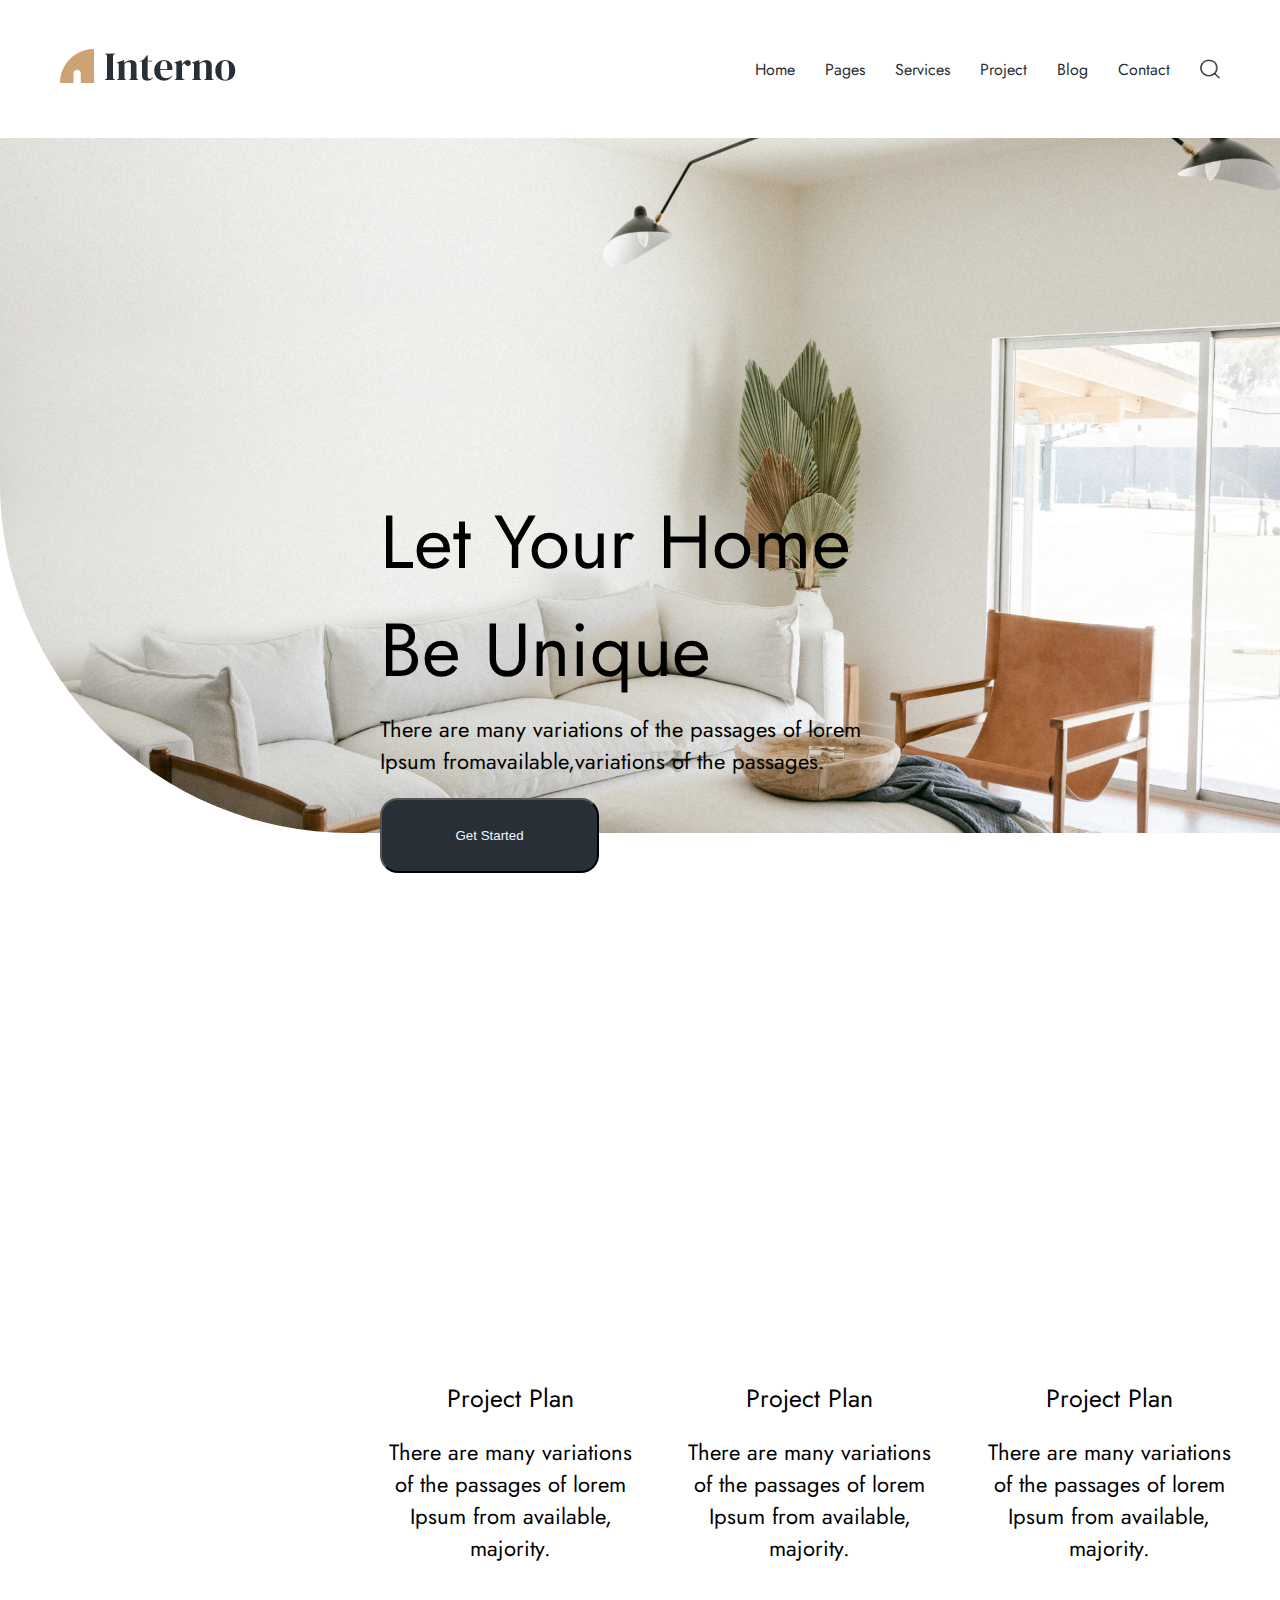
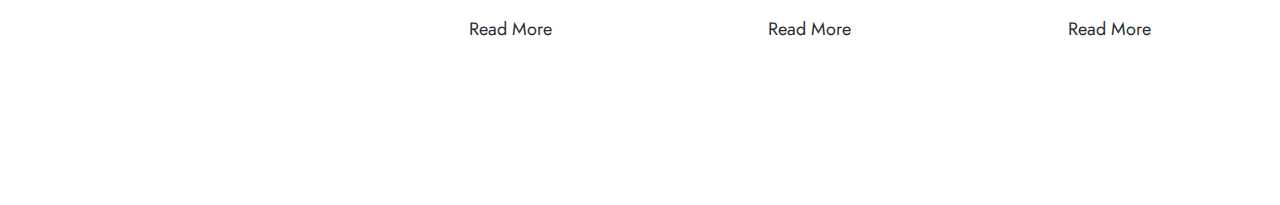
==== index.html @ bcc89c89 "g" ====
<!DOCTYPE html>
<html lang="en">

<head>
  <meta charset="UTF-8">
  <meta name="viewport" content="width=device-width, initial-scale=1.0">
  <title>Header Example</title>
  <link rel="preconnect" href="https://fonts.googleapis.com">
  <link rel="preconnect" href="https://fonts.gstatic.com" crossorigin>
  <link href="https://fonts.googleapis.com/css2?family=Jost:wght@100..900&display=swap" rel="stylesheet">
  <link rel="stylesheet" href="style.css"> <!-- Убедитесь, что путь правильный -->
</head>

<body>
  <header>
    <div class="header-wrapper">
      <div class="logo">
        <img src="img/logo.png" alt="logo" class="logo-img">
      </div>
      <nav>
        <a href="#" class="a-header">Home</a>
        <a href="#" class="a-header">Pages</a>
        <a href="#" class="a-header">Services</a>
        <a href="#" class="a-header">Project</a>
        <a href="#" class="a-header">Blog</a>
        <a href="#" class="a-header">Contact</a>
        <img src="img/lupa.png" alt="search" class="lupa">
      </nav>
    </div>
  </header>
  <main>
    <div class="intro">
      <div class="intro-wrapper">
        <img src="img/intro.png" alt="#" class="intro-img">
      </div>
      <div class="intro-info">
        <h1 class="intro-h1">Let Your Home
          Be Unique</h1>
        <p class="intro-p">There are many variations of the passages of lorem Ipsum fromavailable,variations of the
          passages.</p>
        <button class="but-intro">Get Started</button>
      </div>
    </div>
    <div class="info">
      <div class="info-wrapper">
        <div class="info-block">
          <h1 class="info-h1">Project Plan</h1>
          <p class="info-p">There are many variations of the passages of lorem Ipsum from
            available, majority.</p>
          <a href="#" class="info-a">Read More</a>
        </div>
        <div class="info-block">
          <h1 class="info-h1">Project Plan</h1>
          <p class="info-p">There are many variations of the passages of lorem Ipsum from
            available, majority.</p>
          <a href="#" class="info-a">Read More</a>
        </div>
        <div class="info-block">
          <h1 class="info-h1">Project Plan</h1>
          <p class="info-p">There are many variations of the passages of lorem Ipsum from
            available, majority.</p>
          <a href="#" class="info-a">Read More</a>
        </div>
      </div>
    </div>
  </main>
</body>

</html>
---- style.css ----
* {
  margin: 0;
  padding: 0;
  box-sizing: border-box;
}

a{
  text-decoration:none;
}

body {
  font-family: "Jost", sans-serif;
}

header {
  width: 100%;
}

.header-wrapper {
  max-width: 1200px; 
  height: 138px; 
  display: flex;
  justify-content: space-between;
  align-items: center;
  margin: 0 auto; 
  padding: 0 20px; 
}

.logo-img {
  width: 177px; 
  height: auto; 
}

nav {
  display: flex;
  align-items: center;
}

nav a {
  text-decoration: none;
  color: #292F36;
  margin: 0 15px;
}

nav a:hover {
  text-decoration: underline;
}

.lupa {
  width: 20px; 
  height: 20px;
  margin-left: 15px;
}

.intro {
  position: relative;
  width: 100%;
  height: 1042px;
}

.intro-wrapper {
  position: relative;
}


.intro-info {
  position: absolute; 
  top: 330px; 
  left: 360px; 
  width: 567px;
  height: 383px;
  background-color: transparent; 
  padding: 20px; 
  border-radius: 10px; 

}

.intro-h1 {
  font-weight: 400;
  font-size: 75px;
}

.intro-p {
  margin-top: 9px;
  font-weight: 400;
  font-size: 22px;
}

.but-intro {
  margin-top: 21px;
  width: 219.14px;
  height: 75px;
  border-radius: 18px;
  background-color: #292F36;
  color: aliceblue;
}

.intro-img {
  width: 100%; 
  height: auto;
  border-bottom-left-radius: 350px; 
}


.info-wrapper{
  margin-top: 200px;
  margin-bottom: 200px;
  margin-left: 382px;
  display:flex;
  flex-direction:row;
}

.info-block{
  width: 358px;
  height: 225px;
  padding-right: 42px;
  text-align:center;
}

.info-h1{
  font-weight: 400;
  font-size: 25px;
}

.info-p{
  font-weight: 400;
  font-size: 22px;
  margin-top:20px;
  margin-bottom: 52px;
}

.info-a {
  font-weight: 400; /* Вес шрифта */
  font-size: 18px; /* Размер шрифта */
  margin-top: 52px; /* Отступ сверху */
  text-decoration: none; /* Убирает подчеркивание */
  color: #292F36; /* Цвет текста */
}
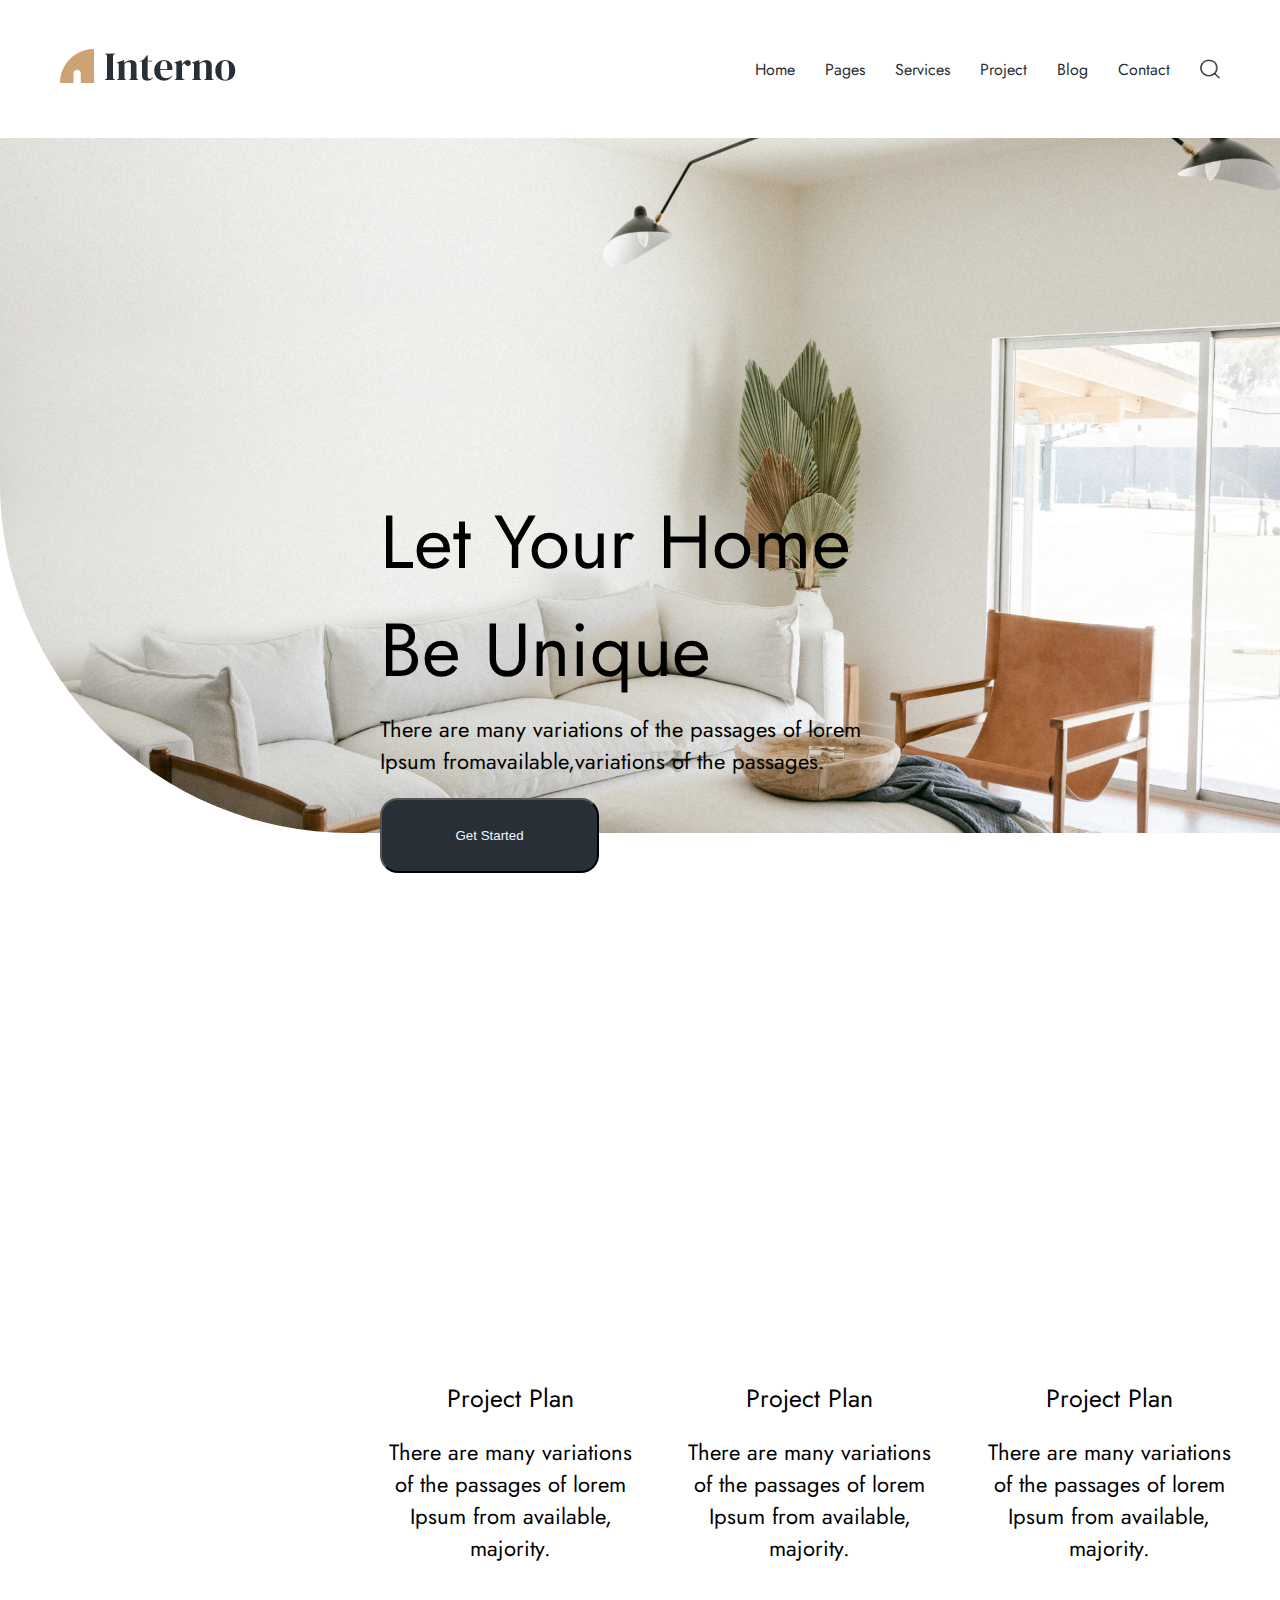
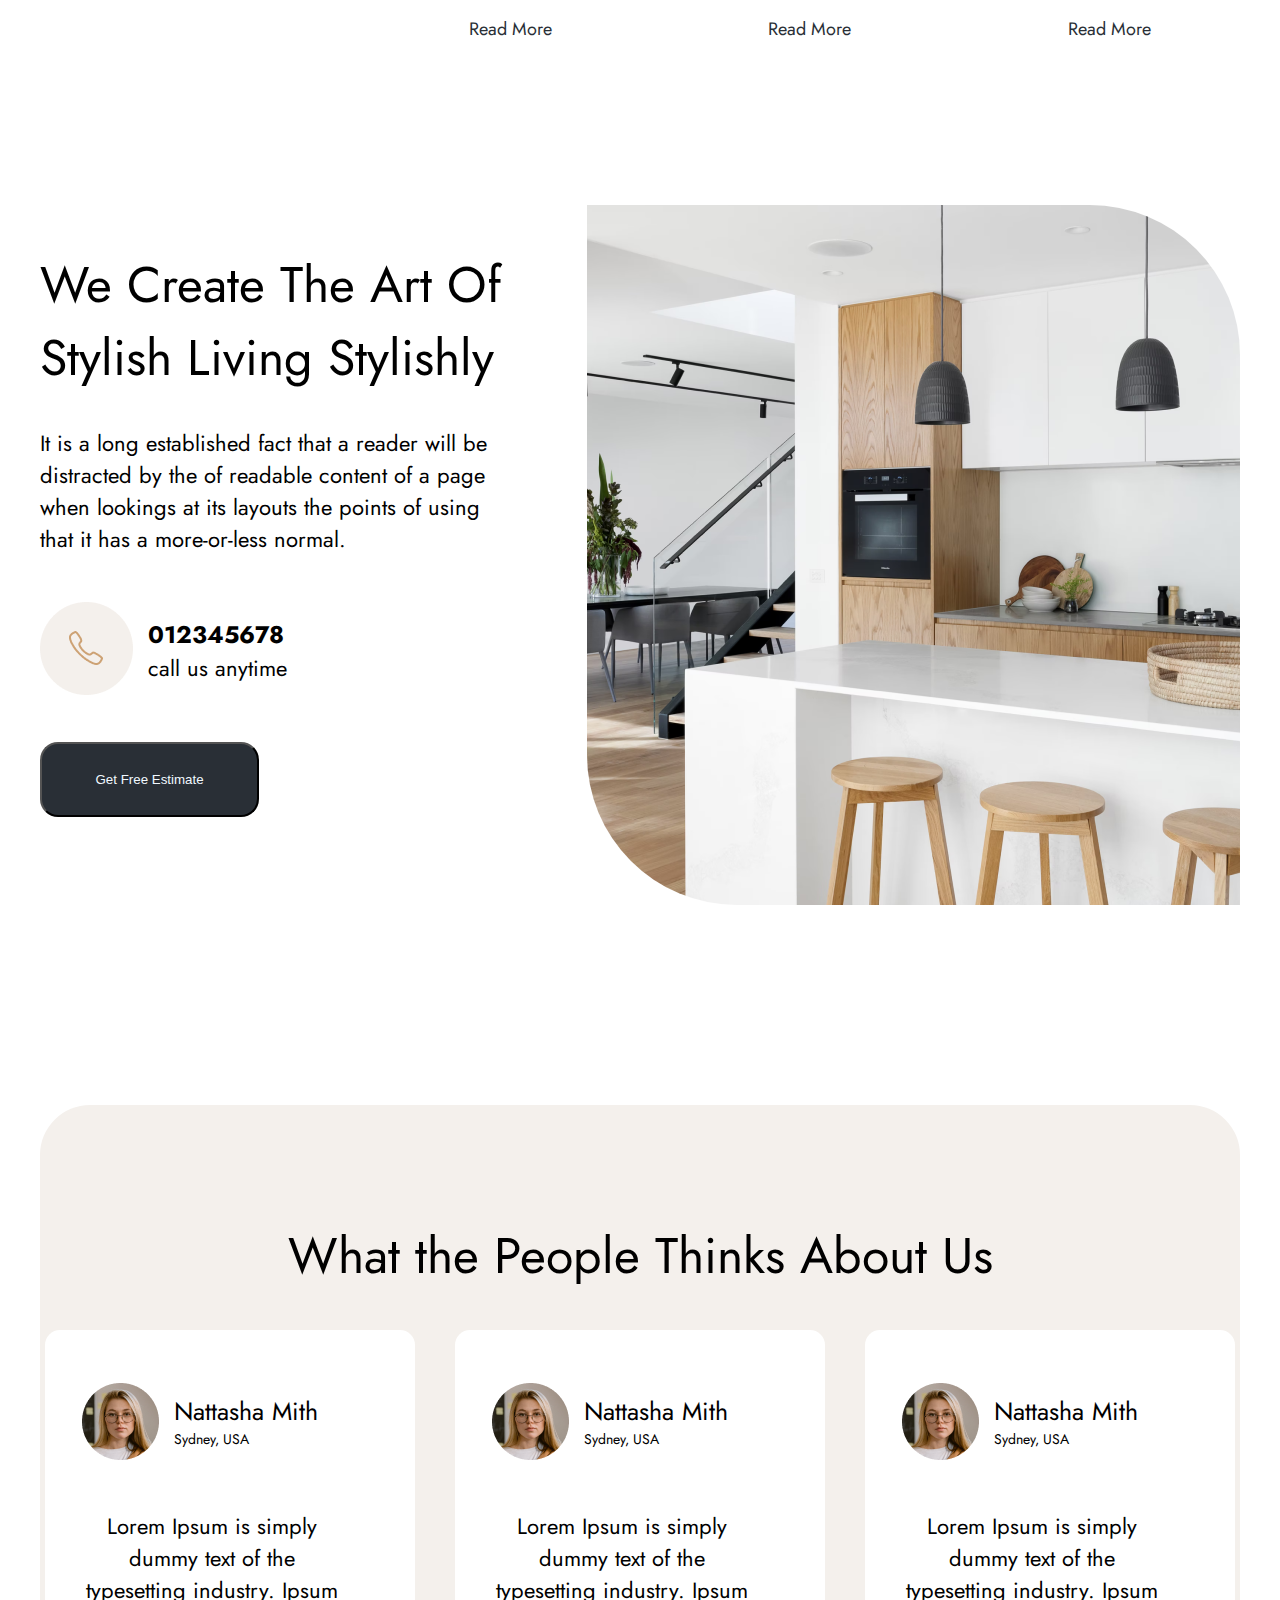
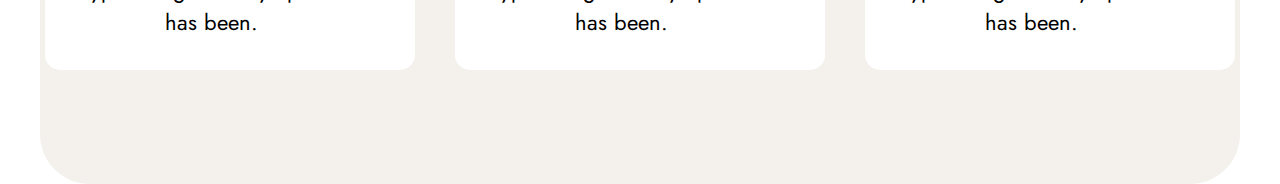
==== commit 4ca8d275: "das" ====
--- a/index.html
+++ b/index.html
@@ -63,6 +63,87 @@
         </div>
       </div>
     </div>
+
+    <div class="contact">
+      <div class="contact-wrapper">
+        <div class="contact-info">
+          <div class="con-title">
+            <h1 class="con-h1">We Create The Art
+              Of Stylish Living
+              Stylishly</h1>
+            <p class="con-p">It is a long established fact that a reader will be distracted by the of readable content
+              of
+              a page
+              when lookings at its layouts the points of using
+              that it has a more-or-less normal.</p>
+          </div>
+          <div class="con-number">
+            <div class="fakt">
+              <img src="img/phone.png" alt="phone" class="phone-img">
+            </div>
+            <div class="number-title">
+              <h1 class="num-h1">012345678</h1>
+              <h3 class="num-h3">call us anytime</h3>
+            </div>
+          </div>
+          <button class="con-but">Get Free Estimate</button>
+        </div>
+        <img src="img/contact.png" alt="photo" class="con-img">
+      </div>
+    </div>
+
+
+    <div class="review">
+      <div class="review-wrapper">
+        <h1 class="review-h1">What the People Thinks About Us</h1>
+        <div class="reviews-blocks">
+          <div class="review-block">
+            <div class="user">
+              <div class="photo-user">
+                <img src="img/user.png" alt="user" class="user-img">
+              </div>
+              <div class="info-user">
+                <h1 class="info-user-h1">Nattasha Mith</h1>
+                <h3 class="info-user-h3">Sydney, USA</h3>
+              </div>
+            </div>
+            <div class="review-title">
+              <p class="review-p">Lorem Ipsum is simply dummy text of the typesetting industry. Ipsum has been.</p>
+            </div>
+          </div>
+          <div class="review-block">
+            <div class="user">
+              <div class="photo-user">
+                <img src="img/user.png" alt="user" class="user-img">
+              </div>
+              <div class="info-user">
+                <h1 class="info-user-h1">Nattasha Mith</h1>
+                <h3 class="info-user-h3">Sydney, USA</h3>
+              </div>
+            </div>
+            <div class="review-title">
+              <p class="review-p">Lorem Ipsum is simply dummy text of the typesetting industry. Ipsum has been.</p>
+            </div>
+          </div>
+          <div class="review-block">
+            <div class="user">
+              <div class="photo-user">
+                <img src="img/user.png" alt="user" class="user-img">
+              </div>
+              <div class="info-user">
+                <h1 class="info-user-h1">Nattasha Mith</h1>
+                <h3 class="info-user-h3">Sydney, USA</h3>
+              </div>
+            </div>
+            <div class="review-title">
+              <p class="review-p">Lorem Ipsum is simply dummy text of the typesetting industry. Ipsum has been.</p>
+            </div>
+          </div>
+        </div>
+      </div>
+    </div>
+
+
   </main>
 </body>
 
--- a/style.css
+++ b/style.css
@@ -130,10 +130,190 @@
 }
 
 .info-a {
-  font-weight: 400; /* Вес шрифта */
-  font-size: 18px; /* Размер шрифта */
-  margin-top: 52px; /* Отступ сверху */
-  text-decoration: none; /* Убирает подчеркивание */
-  color: #292F36; /* Цвет текста */
-}
-
+  font-weight: 400; 
+  font-size: 18px; 
+  margin-top: 52px; 
+  text-decoration: none; 
+  color: #292F36; 
+}
+
+.contact-wrapper{
+  display:flex;
+  flex-direction:row;
+  width: 1200px;
+  height: 700px;
+}
+
+.contact-info{
+  margin-right:75px;
+  padding-top: 43px;
+  width: 472px;
+  height: 614px;
+}
+
+.con-h1{
+  font-weight: 400;
+  font-size:50px;
+}
+
+.con-title{
+  width: 472px;
+  height: 354px;
+}
+
+.con-p{
+  font-weight: 400;
+  font-size: 22px;
+  margin-top: 33px;
+}
+
+.con-number{
+  display:flex;
+  flex-direction:row;
+  width: 277px;
+  height: 93px;
+
+}
+
+.num-h1{
+  font-weight: 700;
+  font-size: 24px;
+}
+
+.num-h3{
+  font-weight: 400;
+  font-size: 22px;
+
+}
+
+.number-title{
+  width: 164px;
+  height: 64px;
+  margin-left: 15px;
+  padding-top: 14.5px;
+}
+
+.contact {
+  display: flex;
+  justify-content: center;
+  align-items: center;
+  flex-direction: column; 
+}
+
+.con-but{
+  margin-top: 47px;
+  width: 219.14px;
+  height: 75px;
+  border-radius: 18px;
+  background-color: #292F36;
+  color: aliceblue;
+}
+
+.con-img{
+  border-bottom-left-radius: 150px;
+  border-top-right-radius:150px;
+}
+
+
+.reviews-blocks{
+  display:flex;
+  flex-direction:row;
+}
+
+.review-p{
+  display:flex;
+  text-align:center;
+}
+
+.review-block{
+  padding-right:50px;
+  width: 370px;
+  height: 340px;
+  background-color: #fff;
+  border-radius:15px;
+}
+
+.photo-user{
+  width: 77px;
+  height: 77px;
+}
+
+.info-user-h1{
+  padding-top: 10px;
+  font-weight: 400;
+  font-size: 25px;
+}
+
+.info-user-h3{
+  font-weight: 400;
+  font-size: 14px;
+}
+
+.user{
+  padding-top: 53px;
+  padding-left: 37px;
+  display:flex;
+  flex-direction:row;
+}
+
+.info-user{
+    padding-left: 15px;
+}
+
+.review-title{
+  padding-top: 25px;
+  width: 296px;
+  height: 99px;
+
+}
+
+.review-p{
+  padding-left: 37px;
+  padding-top: 25px;
+  font-weight: 400;
+  font-size: 22px;
+}
+
+.review-wrapper {
+  display: flex;
+  flex-direction: column; 
+  align-items: center; 
+}
+
+.reviews-blocks {
+  display: flex;
+  flex-direction: row;
+  justify-content: center; 
+}
+
+.review-block {
+  margin-right: 40px; 
+  width: 370px;
+  height: 340px;
+  background-color: #fff;
+  border-radius: 15px;
+}
+
+.review-block:last-child {
+  margin-right: 0; 
+}
+
+.review-h1 {
+  margin-bottom: 38px; 
+  font-weight:400;
+  font-size: 50px;
+
+}
+
+.review {
+  display: flex;
+  flex-direction: column; 
+  align-items: center; 
+  justify-content: center; 
+  width: 1200px;
+  height: 679px;
+  background-color: #F4F0EC;
+  border-radius: 50px;
+  margin: 200px auto 0; 
+}
+
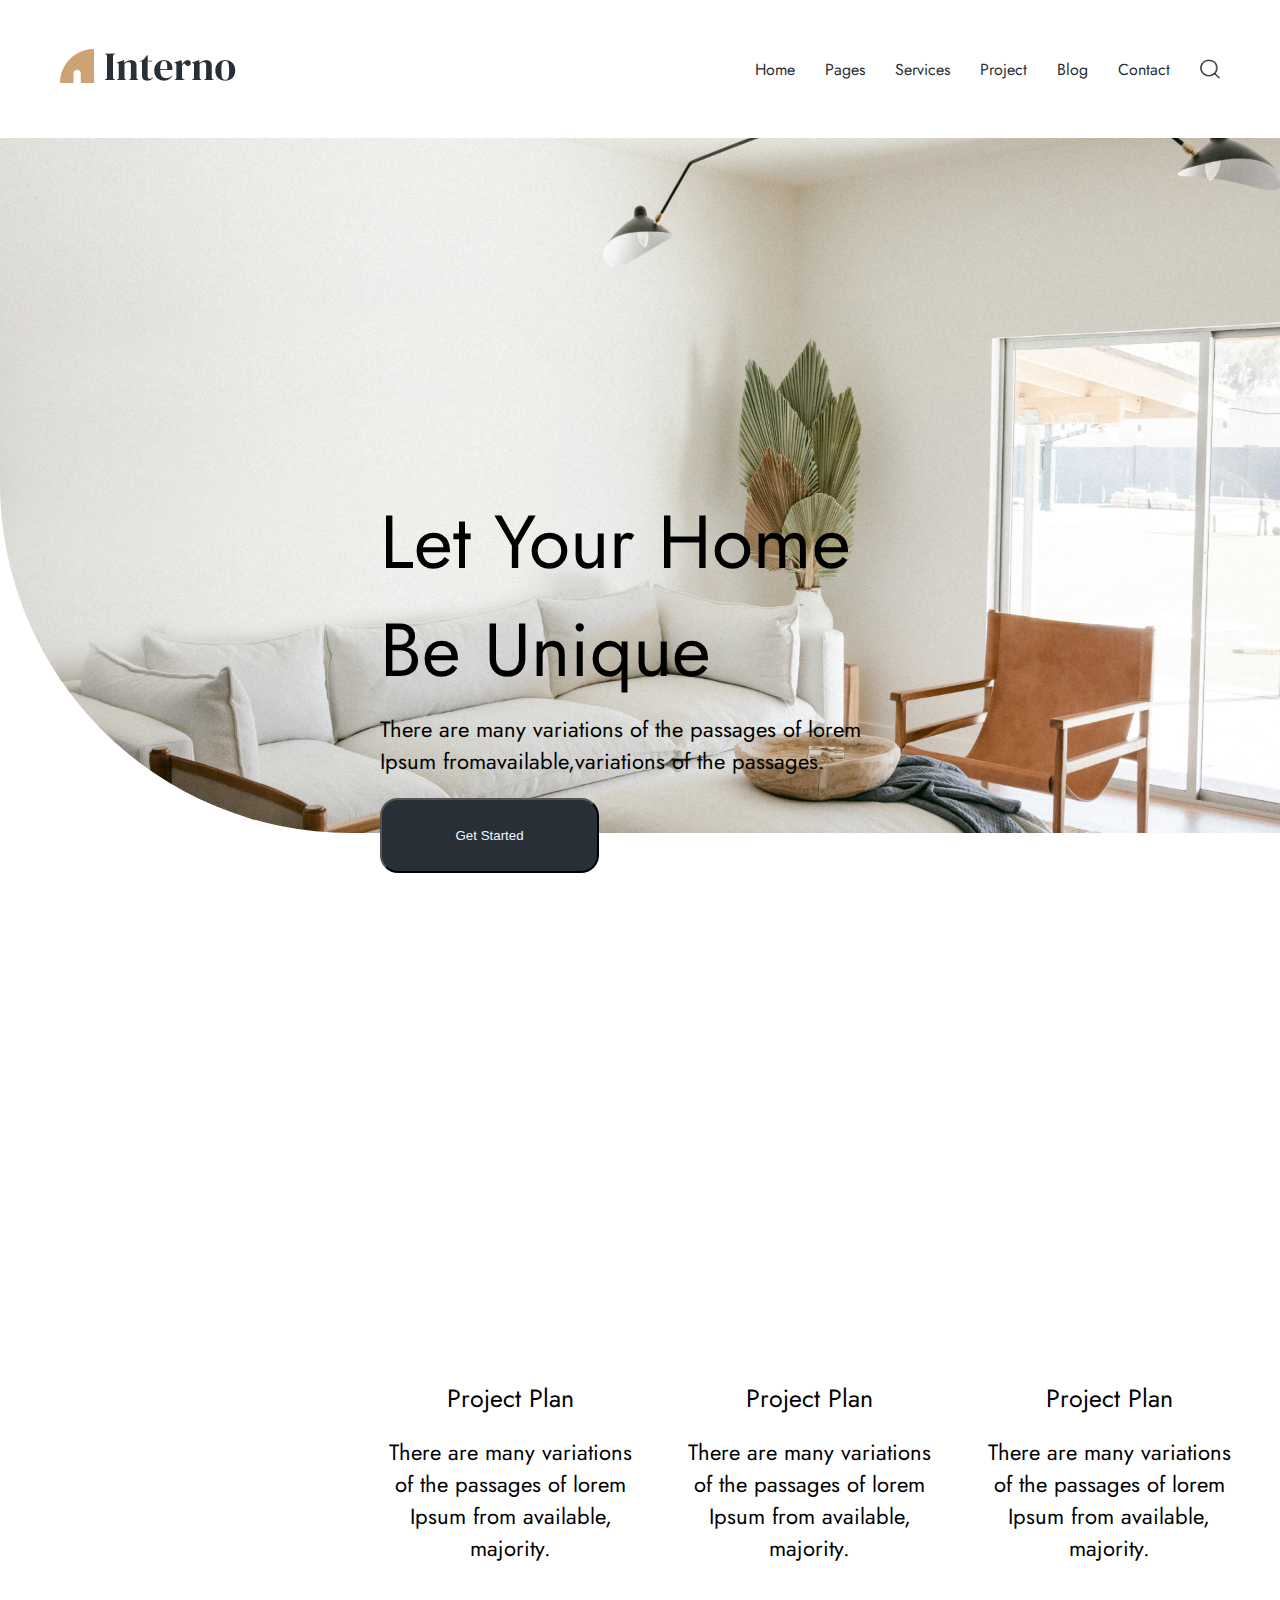
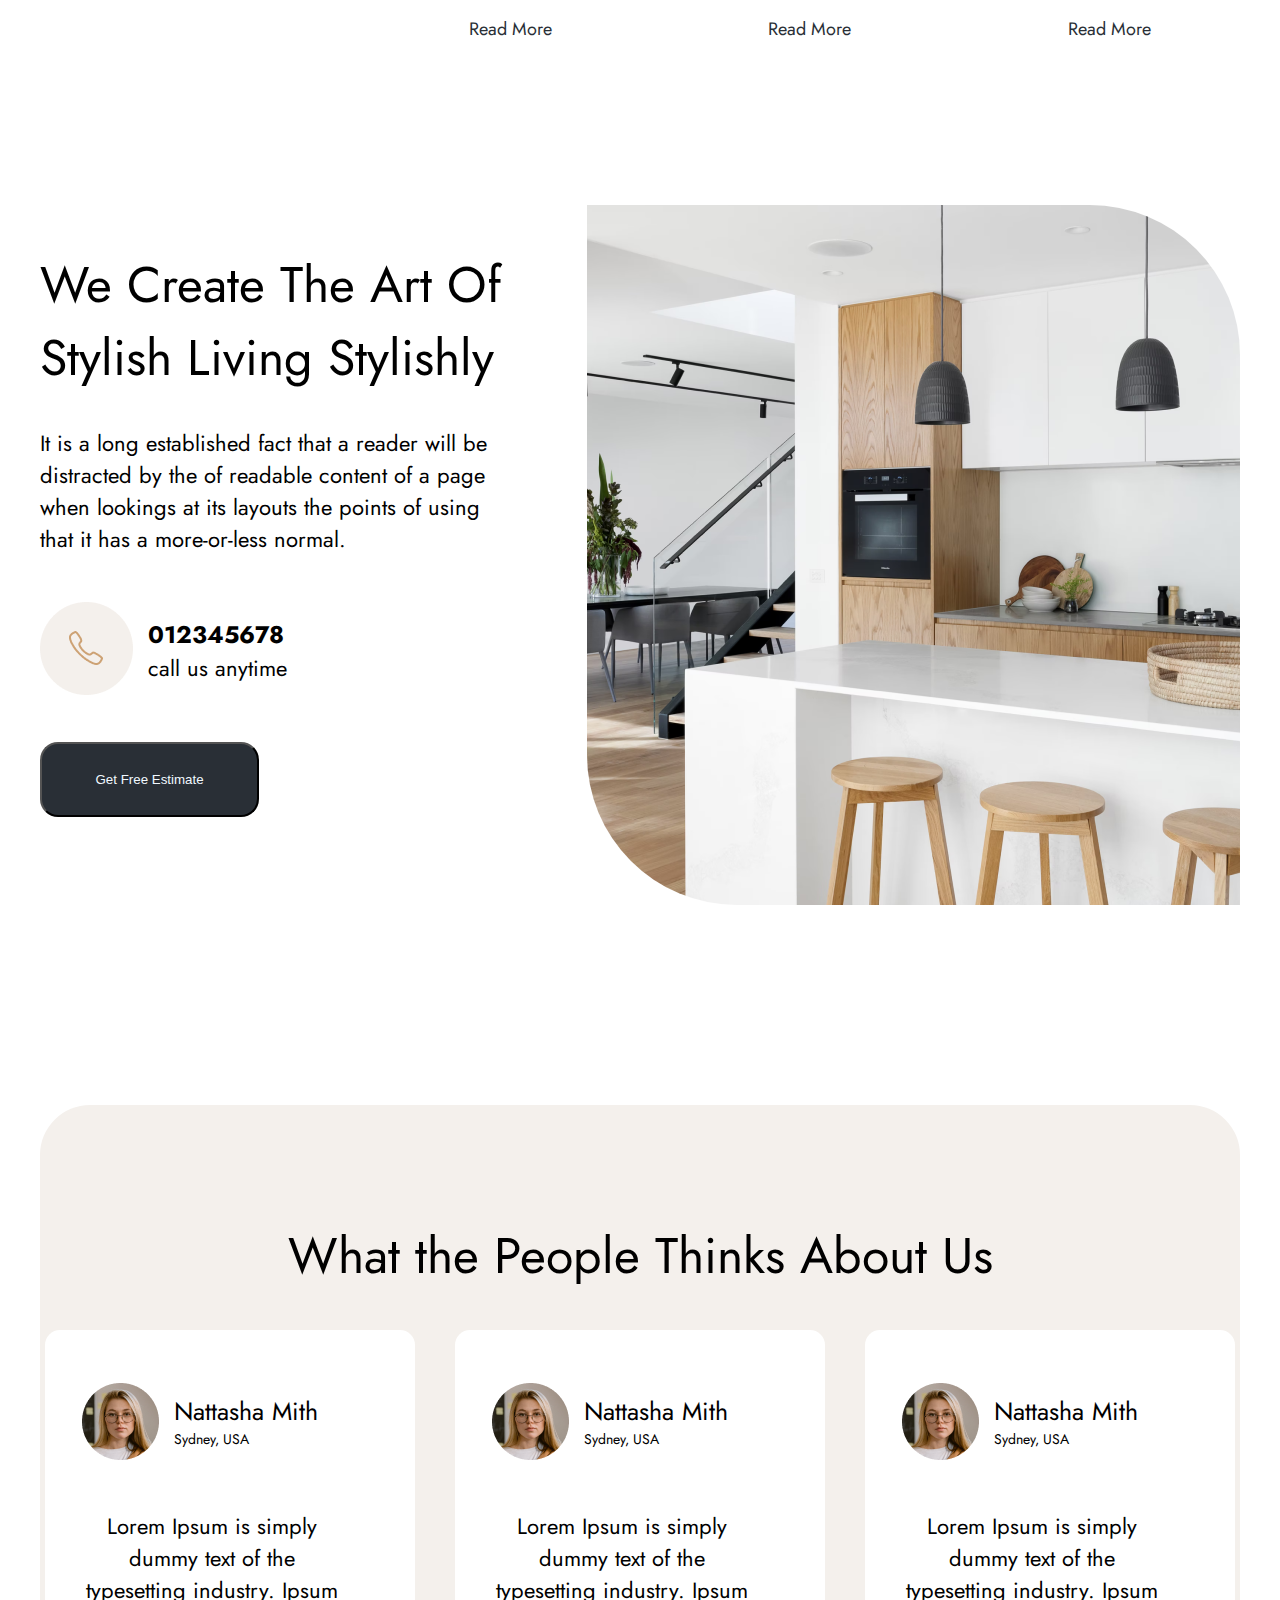
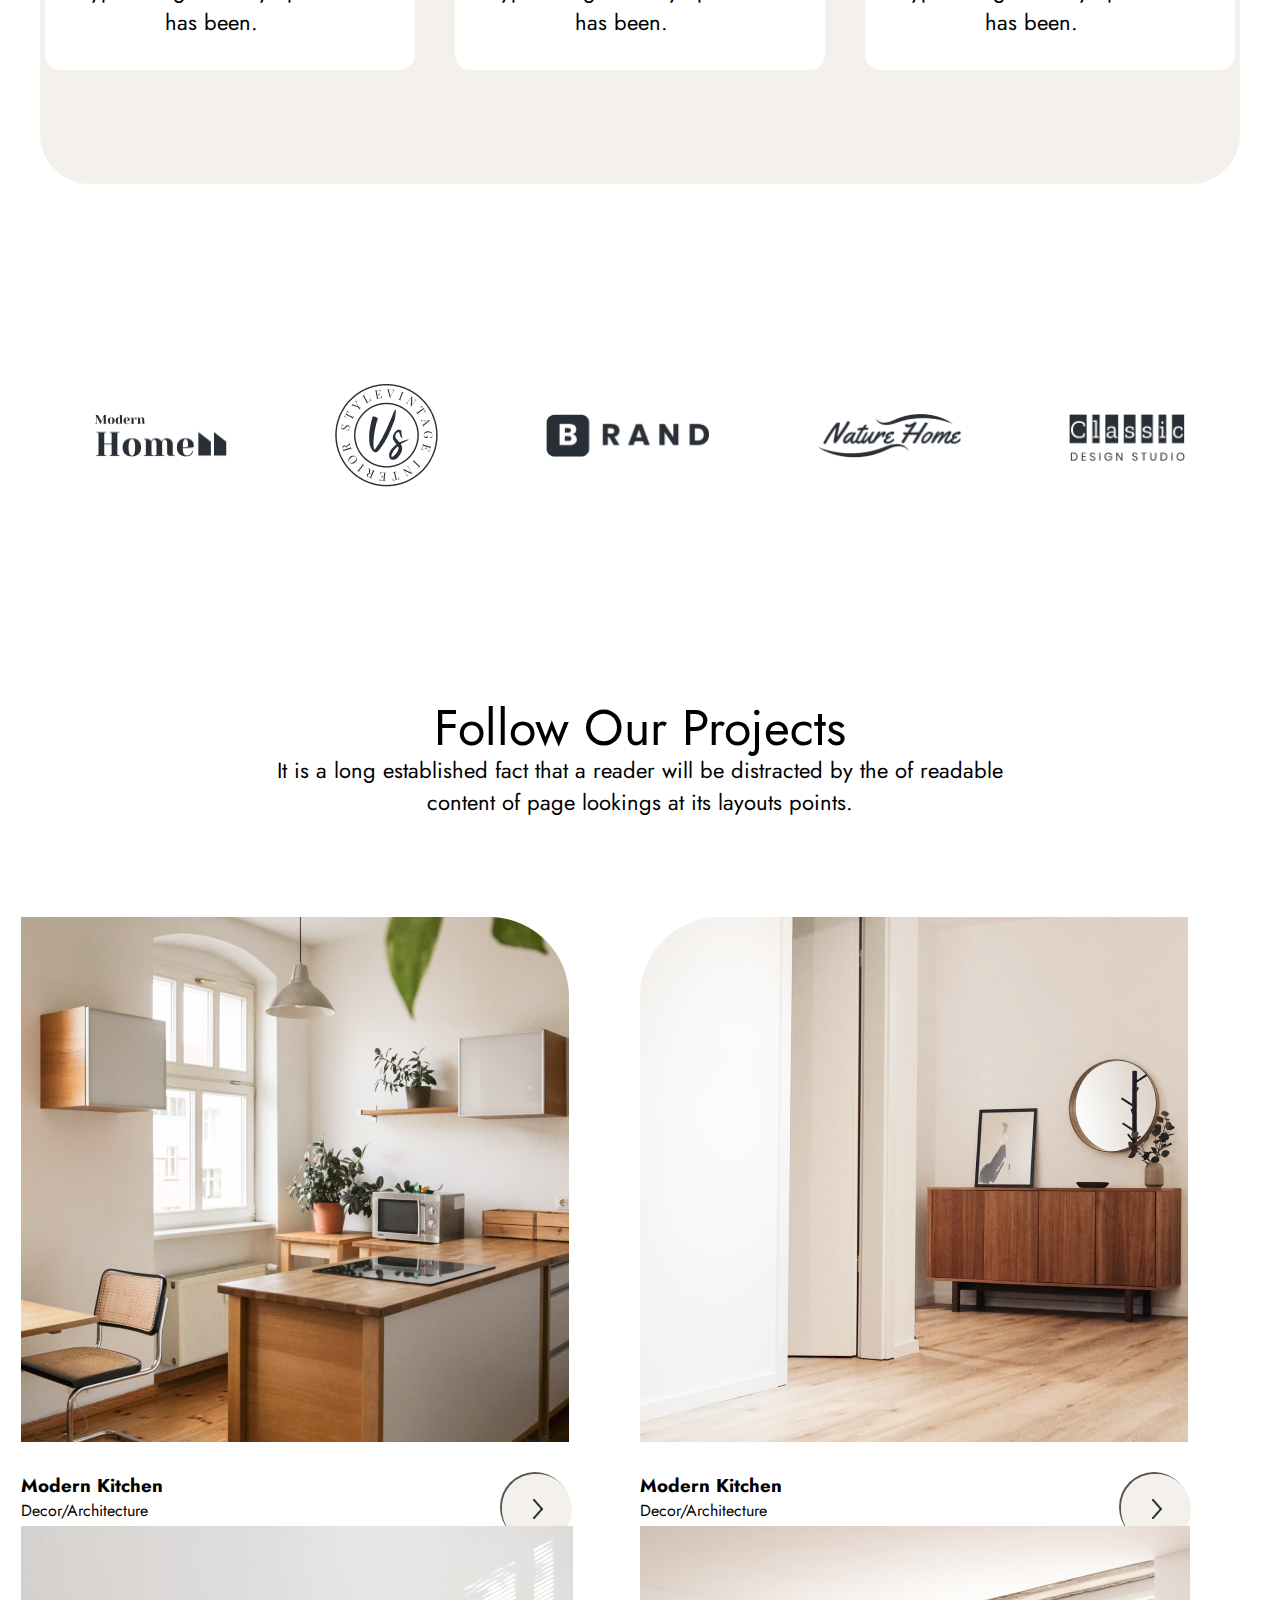
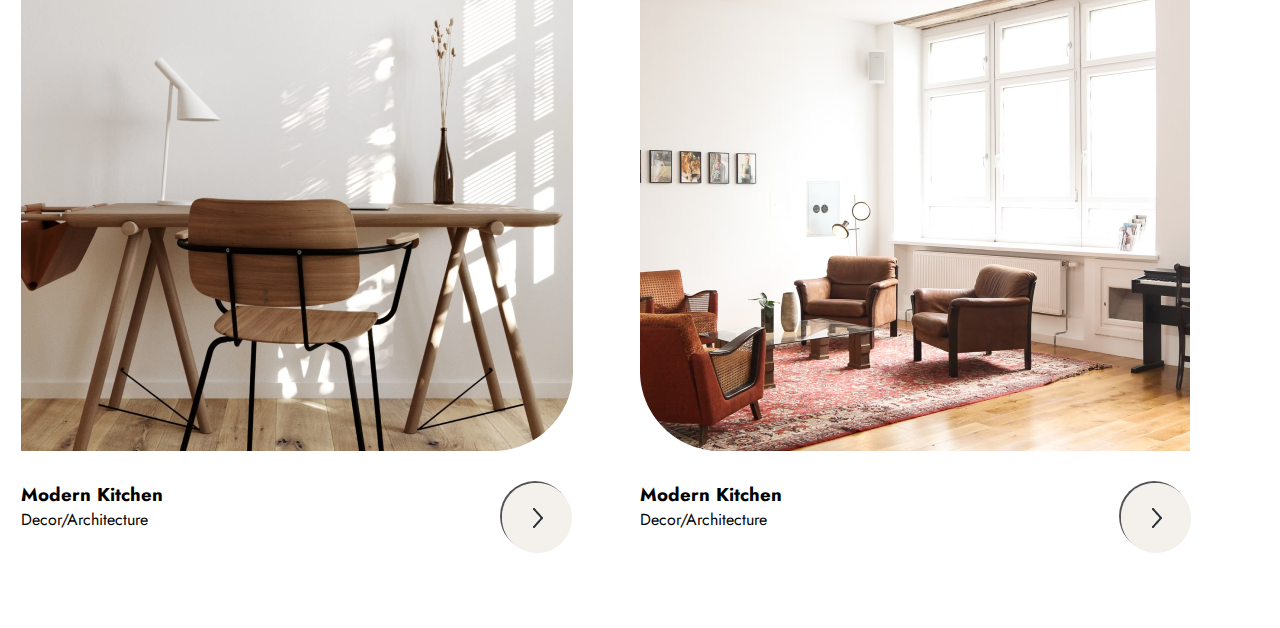
==== commit 106807dd: "dasasd" ====
--- a/index.html
+++ b/index.html
@@ -142,6 +142,78 @@
         </div>
       </div>
     </div>
+    <div class="brand">
+      <div class="brand-wrapper">
+        <div class="block-hz">
+          <img src="img/01.png" alt="!" class="block-img1">
+          <img src="img/02.png" alt="!" class="block-img">
+          <img src="img/03.png" alt="!" class="block-img3">
+          <img src="img/04.png" alt="!" class="block-img4">
+          <img src="img/05.png" alt="!" class="block-img5">
+        </div>
+      </div>
+    </div>
+
+
+    <div class="project">
+      <div class="project-wrapper">
+        <div class="heading">
+          <h1 class="heading-h1">Follow Our Projects</h1>
+          <p class="heading-p">It is a long established fact that a reader will be distracted by the of readable content
+            of page lookings at its layouts points.</p>
+        </div>
+        <div class="project-blocks">
+          <div class="project-block">
+            <img src="img/project.png" alt="@" class="project-photo">
+            <div class="items-bot">
+              <div class="project-text">
+                <h3 class="project-h3">Modern Kitchen</h3>
+                <p class="project-text-p">Decor/Architecture</p>
+              </div>
+              <div class="knopka">
+                <button class="prikin"><img src="img/_.png" alt="s" class="but-project"></button>
+              </div>
+            </div>
+          </div>
+          <div class="project-block">
+            <img src="img/project2.png" alt="@" class="project-photo">
+            <div class="items-bot">
+              <div class="project-text">
+                <h3 class="project-h3">Modern Kitchen</h3>
+                <p class="project-text-p">Decor/Architecture</p>
+              </div>
+              <div class="knopka">
+                <button class="prikin"><img src="img/_.png" alt="s" class="but-project"></button>
+              </div>
+            </div>
+          </div>
+          <div class="project-block">
+            <img src="img/project3.png" alt="@" class="project-photo">
+            <div class="items-bot">
+              <div class="project-text">
+                <h3 class="project-h3">Modern Kitchen</h3>
+                <p class="project-text-p">Decor/Architecture</p>
+              </div>
+              <div class="knopka">
+                <button class="prikin"><img src="img/_.png" alt="s" class="but-project"></button>
+              </div>
+            </div>
+          </div>
+          <div class="project-block">
+            <img src="img/project4.png" alt="@" class="project-photo">
+            <div class="items-bot">
+              <div class="project-text">
+                <h3 class="project-h3">Modern Kitchen</h3>
+                <p class="project-text-p">Decor/Architecture</p>
+              </div>
+              <div class="knopka">
+                <button class="prikin"><img src="img/_.png" alt="s" class="but-project"></button>
+              </div>
+            </div>
+          </div>
+        </div>
+      </div>
+    </div>
 
 
   </main>
--- a/style.css
+++ b/style.css
@@ -317,3 +317,182 @@
   margin: 200px auto 0; 
 }
 
+/* .brand{
+  width: 1010px;
+  height: 103px;
+}
+
+.brand-wrapper{
+  display:flex;
+  
+} */
+
+.brand {
+  width: 1010px; 
+  margin: 0 auto; 
+}
+
+.brand-wrapper {
+  display: flex;
+  justify-content: center; 
+  align-items: center; 
+}
+
+.block-hz {
+  margin-bottom: 200px;
+  margin-top: 200px;
+  display: flex; 
+  justify-content: center; 
+}
+
+.block-img {
+  display: block; 
+  width: auto; 
+  height: auto; 
+  margin-right: 108px; 
+}
+
+
+.block-img:last-child {
+  margin-right: 0; 
+}
+
+.block-img1{
+  margin-top: 30px;
+  margin-right: 108px;
+  width: 132px;
+  height: 43px;
+}
+
+.block-img3{
+  margin-top: 30px;
+  margin-right: 108px;
+  width: 163px;
+  height: 43px;
+
+}
+
+
+.block-img4{
+  margin-top: 30px;
+  margin-right: 108px;
+  width: 144px;
+  height: 44px;
+}
+
+.block-img5{
+  margin-top: 30px;
+  width: 116px;
+  height: 47px;
+}
+
+.prikin{
+  width: 70px;
+  height: 70px;
+  border-radius: 50%;
+}
+
+.project-block{
+  width: 636px;
+  height: 552px;
+}
+
+.project{
+  width: 1201px;
+  height: 1541px;
+}
+
+.project-wrapper{
+  width: 1201px;
+  height: 1541px;
+
+}
+
+.heading-h1{
+  width: 451px;
+  height: 63px;
+  text-align:center;
+  font-weight: 400;
+  font-size: 50px;
+}
+
+.heading-p{
+  width: 737px;
+  height: 66px;
+  text-align:center;
+  font-weight: 400;
+  font-size: 22px;
+}
+
+
+
+.heading {
+  height: 137px;
+  display: flex; /* Используем flexbox для центрирования */
+  flex-direction: column; /* Вертикальное расположение элементов */
+  align-items: center; /* Центрируем по горизонтали */
+  justify-content: center; /* Центрируем по вертикали */
+  text-align: center; /* Центрируем текст */
+}
+
+.project-blocks {
+  display: flex; /* Используем flexbox для расположения блоков */
+  flex-wrap: wrap; /* Позволяем блокам переноситься на новую строку */
+  justify-content: center; /* Центрируем блоки по горизонтали */
+}
+
+
+.project {
+  display: flex; /* Используем flexbox для центрирования */
+  justify-content: center; /* Центрируем содержимое по горизонтали */
+  align-items: center; /* Центрируем содержимое по вертикали */
+  flex-direction: column; /* Вертикальное расположение элементов */
+  width: 100%; /* Занимаем всю ширину родительского элемента */
+}
+
+.project-wrapper {
+  max-width: 1300px; /* Ограничиваем максимальную ширину блока */
+  width: 100%; /* Занимаем всю ширину родительского элемента */
+  padding: 0 20px; /* Добавляем отступы, если необходимо */
+}
+
+.heading {
+  margin-bottom: 93px;
+  height: 137px;
+  display: flex; /* Используем flexbox для центрирования */
+  flex-direction: column; /* Вертикальное расположение элементов */
+  align-items: center; /* Центрируем по горизонтали */
+  justify-content: center; /* Центрируем по вертикали */
+  text-align: center; /* Центрируем текст */
+}
+
+.project-block{
+  margin-bottom: 60px;
+  width: 619px;
+  height: 549px;
+
+}
+
+.knopka{
+  padding-left:262px;
+  width: 70px;
+  height: 70px;
+}
+
+.project-text{
+  margin-bottom:0px;
+  width: 217px;
+  height: 62px;
+}
+
+.items-bot{
+  display:flex;
+  flex-direction:row;
+}
+
+.items-bot{
+  margin-top:24px;
+  width: 547px;
+  height: 70px;
+  margin-bottom:80px;
+}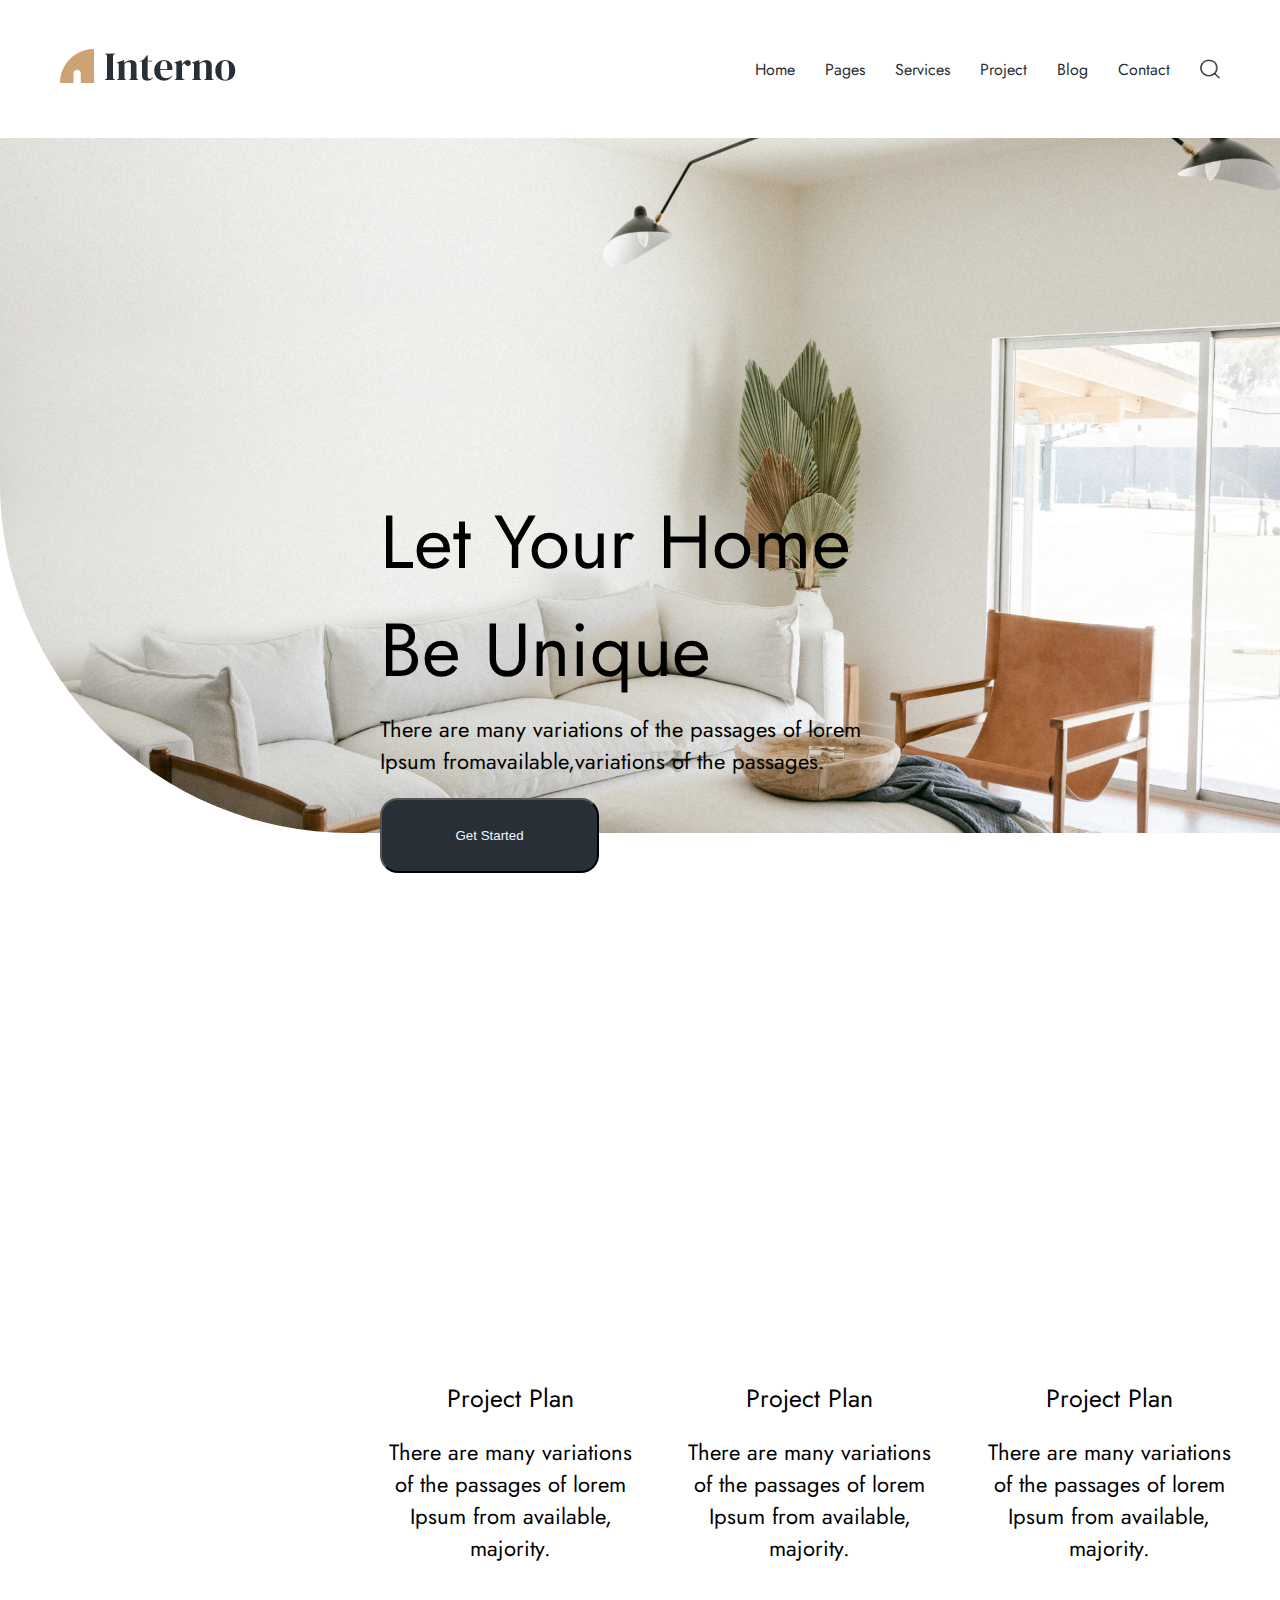
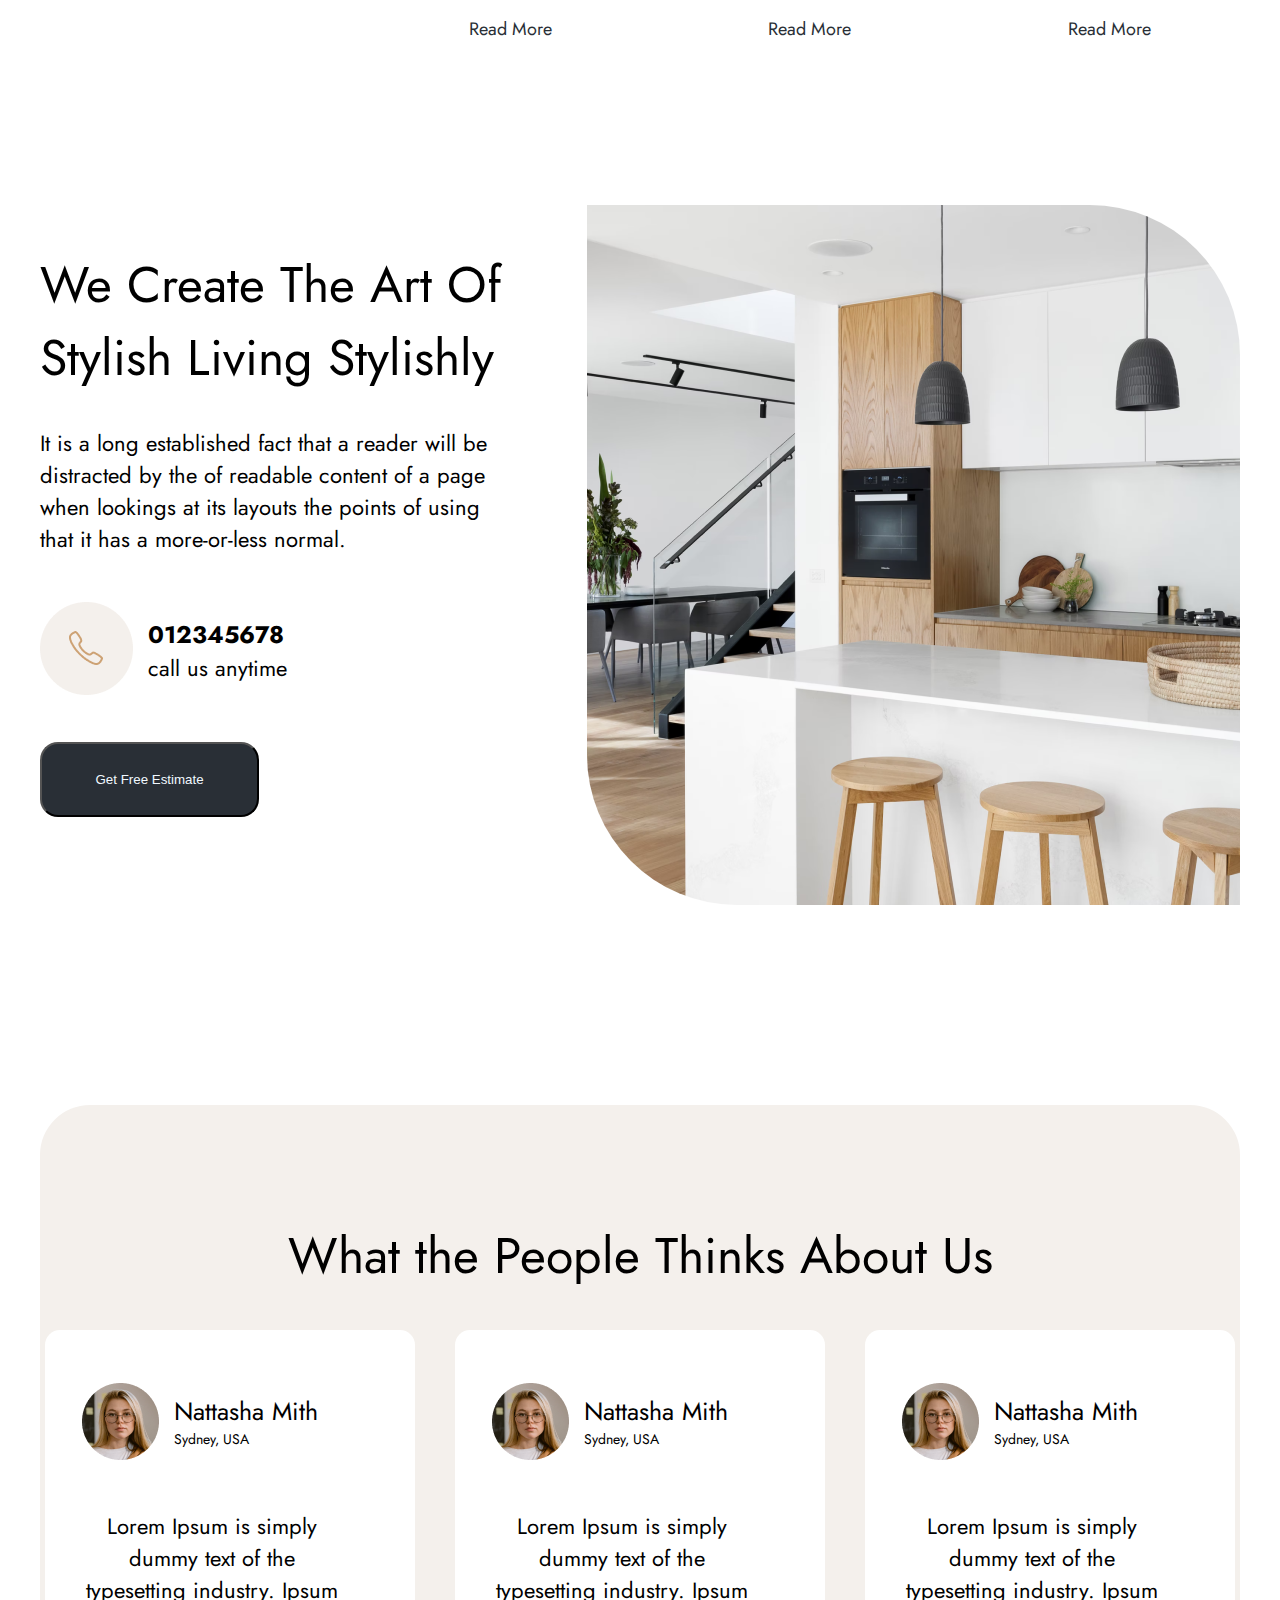
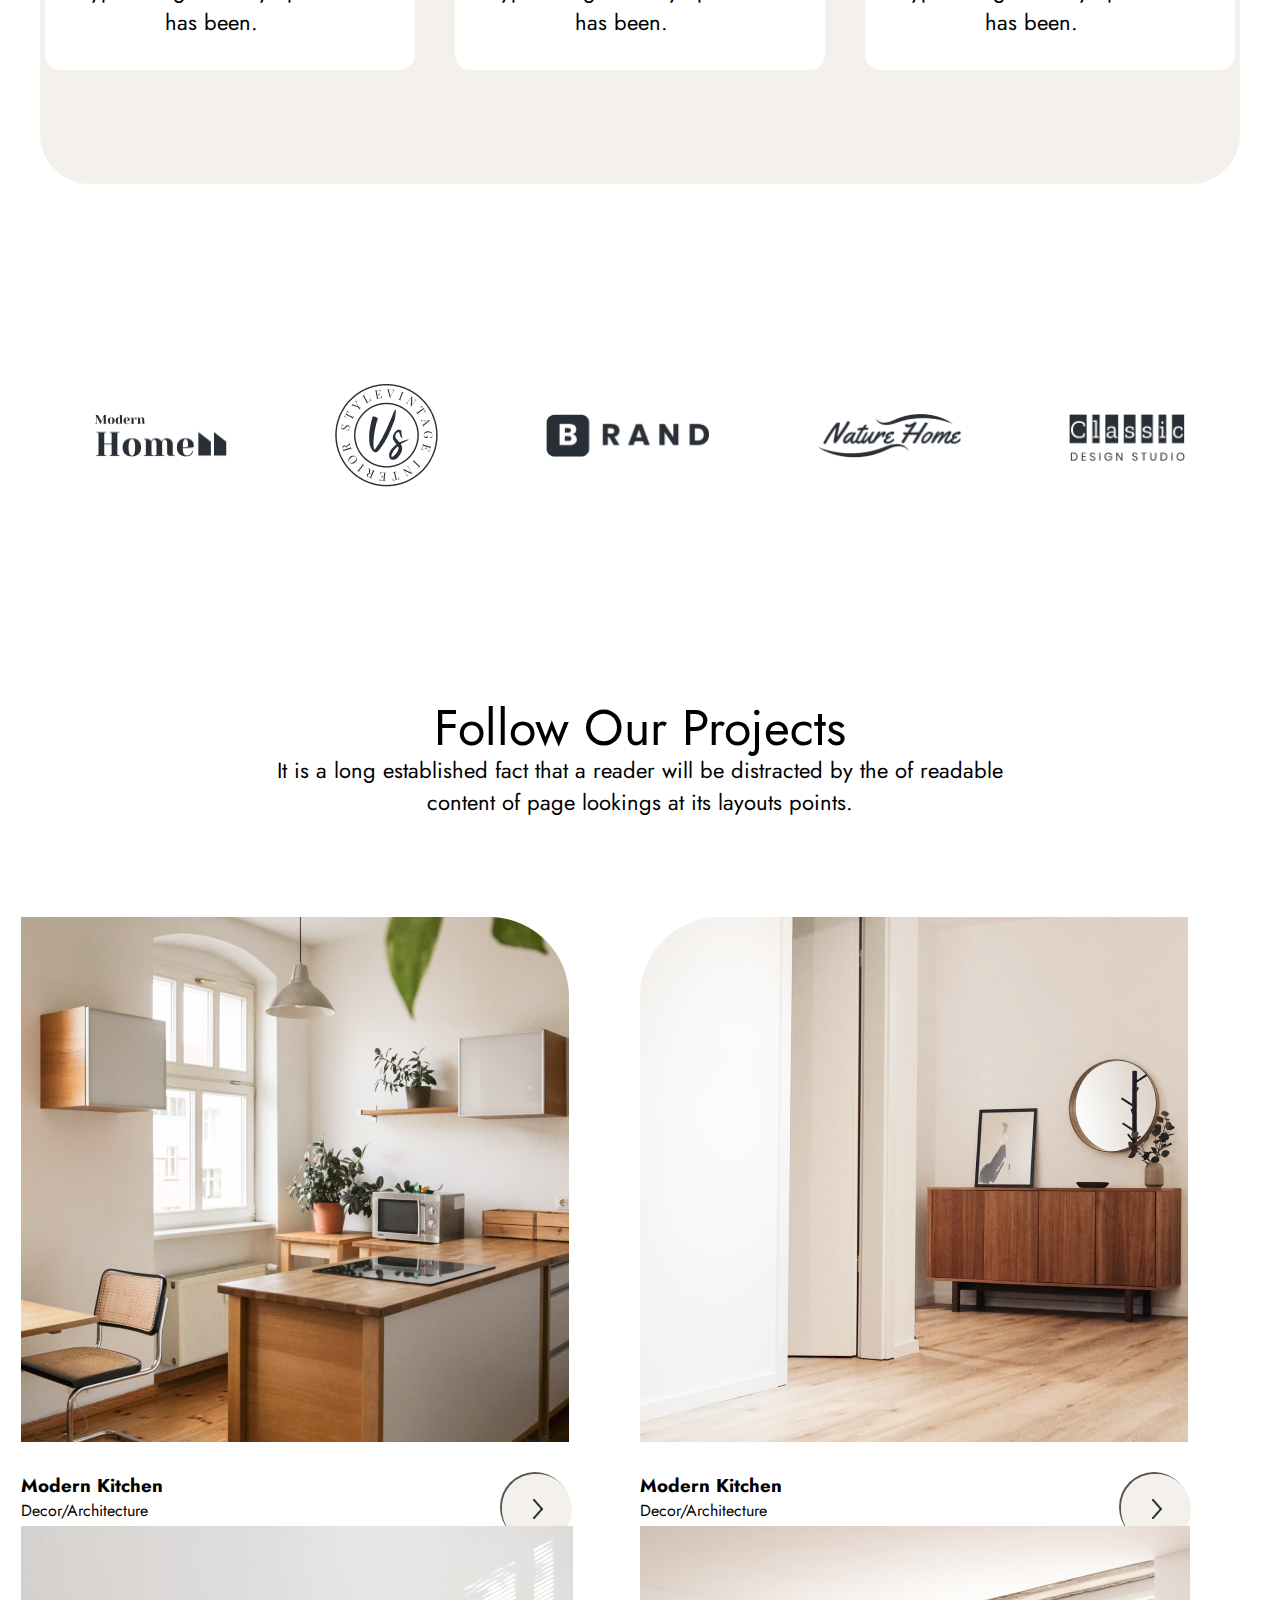
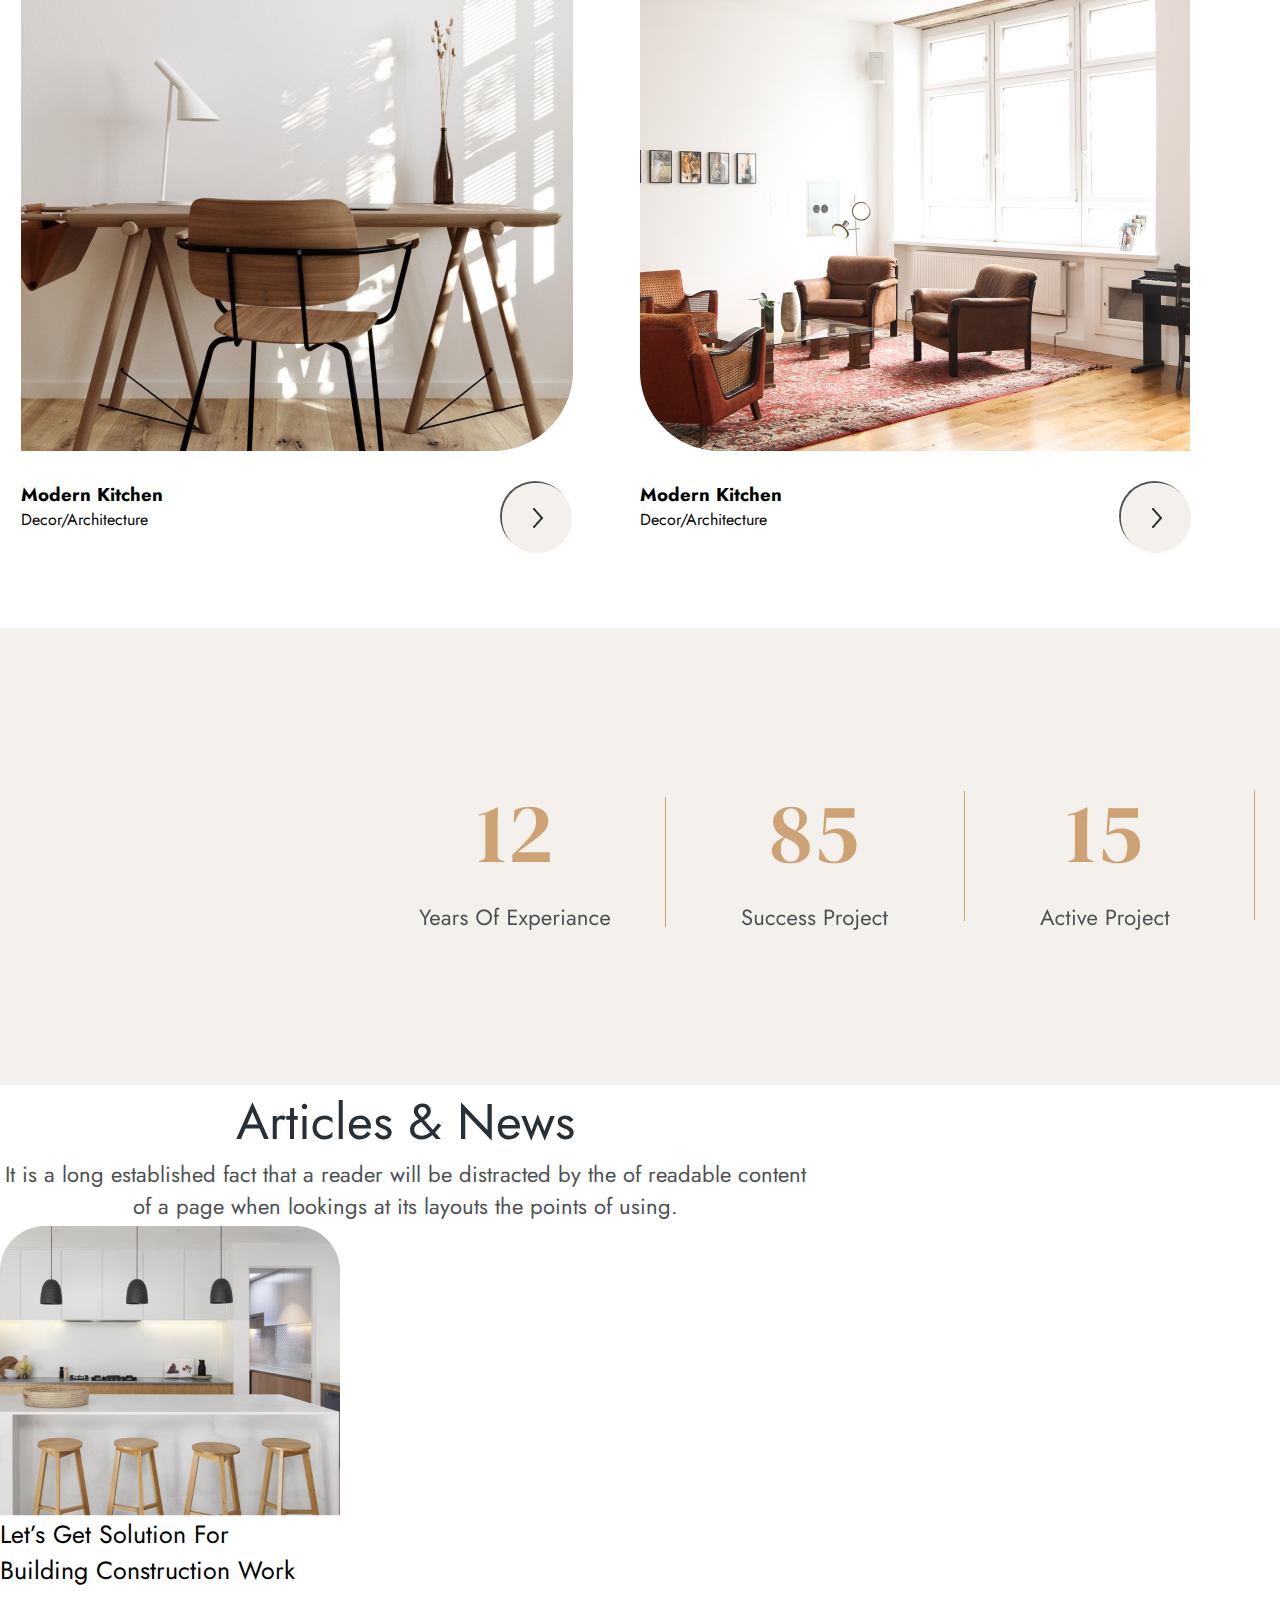
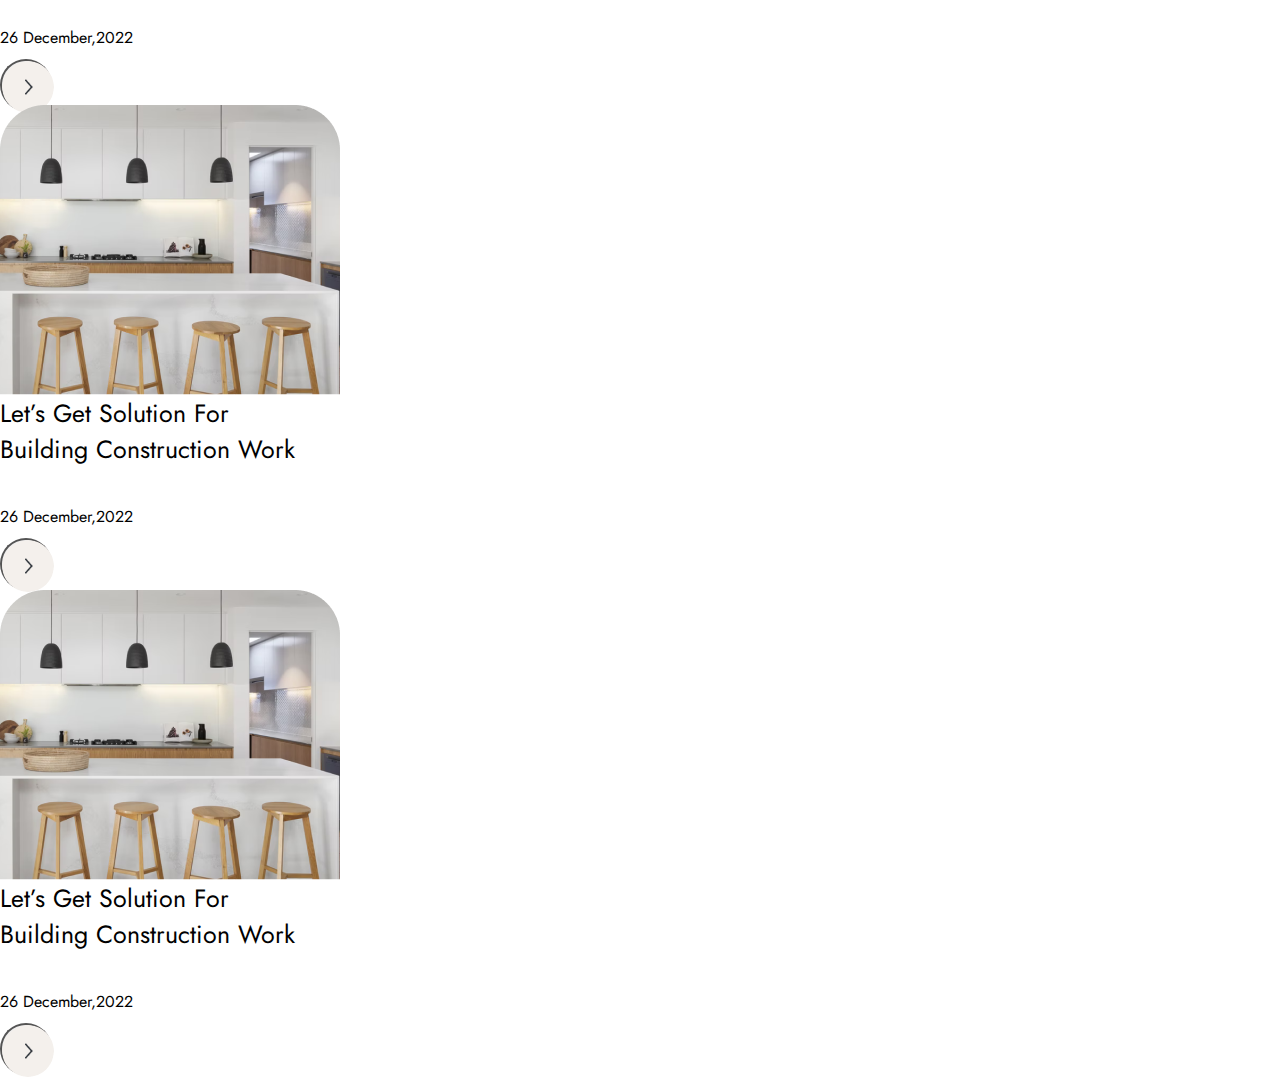
==== commit 941fd76e: "hz" ====
--- a/index.html
+++ b/index.html
@@ -216,6 +216,60 @@
     </div>
 
 
+    <div class="achieve">
+      <div class="achieve-wrapper">
+        <img src="img/Counter.png" alt="acieve" class="achieve-png">
+      </div>
+    </div>
+
+
+    <div class="blog">
+      <div class="blog-wrapper">
+        <div class="blog-title">
+          <h1 class="blog-h1">Articles & News</h1>
+          <h3 class="blog-h3">It is a long established fact that a reader will be distracted by the of readable content
+            of a page when lookings at its layouts the points of using.</h3>
+        </div>
+        <div class="blog-item">
+          <div class="kartinka1">
+            <div class="prost">
+              <img src="img/kit.png" alt="kitchen" class="kartinka-img">
+            </div>
+            <div class="blog-item-title">
+              <h4 class="blog-h4">Let’s Get Solution For Building Construction Work</h4>
+              <p class="blog-p">26 December,2022 </p>
+            </div>
+            <div class="blog-knopka">
+              <button class="blog-knopka"><img src="img/_.png" alt="s" class="blog-knopka"></button>
+            </div>
+          </div>
+          <div class="kartinka2">
+            <div class="prost">
+              <img src="img/kit.png" alt="kitchen" class="kartinka-img">
+            </div>
+            <div class="blog-item-title">
+              <h4 class="blog-h4">Let’s Get Solution For Building Construction Work</h4>
+              <p class="blog-p">26 December,2022 </p>
+            </div>
+            <div class="blog-knopka">
+              <button class="blog-knopka"><img src="img/_.png" alt="s" class="blog-knopka"></button>
+            </div>
+          </div>
+          <div class="kartinka1">
+            <div class="prost">
+              <img src="img/kit.png" alt="kitchen" class="kartinka-img">
+            </div>
+            <div class="blog-item-title">
+              <h4 class="blog-h4">Let’s Get Solution For Building Construction Work</h4>
+              <p class="blog-p">26 December,2022 </p>
+            </div>
+            <div class="blog-knopka">
+              <button class="blog-knopka"><img src="img/_.png" alt="s" class="blog-knopka"></button>
+            </div>
+          </div>
+        </div>
+      </div>
+    </div>
   </main>
 </body>
 
--- a/style.css
+++ b/style.css
@@ -428,42 +428,42 @@
 
 .heading {
   height: 137px;
-  display: flex; /* Используем flexbox для центрирования */
-  flex-direction: column; /* Вертикальное расположение элементов */
-  align-items: center; /* Центрируем по горизонтали */
-  justify-content: center; /* Центрируем по вертикали */
-  text-align: center; /* Центрируем текст */
+  display: flex; 
+  flex-direction: column; 
+  align-items: center; 
+  justify-content: center; 
+  text-align: center; 
 }
 
 .project-blocks {
-  display: flex; /* Используем flexbox для расположения блоков */
-  flex-wrap: wrap; /* Позволяем блокам переноситься на новую строку */
-  justify-content: center; /* Центрируем блоки по горизонтали */
+  display: flex; 
+  flex-wrap: wrap; 
+  justify-content: center; 
 }
 
 
 .project {
-  display: flex; /* Используем flexbox для центрирования */
-  justify-content: center; /* Центрируем содержимое по горизонтали */
-  align-items: center; /* Центрируем содержимое по вертикали */
-  flex-direction: column; /* Вертикальное расположение элементов */
-  width: 100%; /* Занимаем всю ширину родительского элемента */
+  display: flex; 
+  justify-content: center; 
+  align-items: center; 
+  flex-direction: column; 
+  width: 100%;
 }
 
 .project-wrapper {
-  max-width: 1300px; /* Ограничиваем максимальную ширину блока */
-  width: 100%; /* Занимаем всю ширину родительского элемента */
-  padding: 0 20px; /* Добавляем отступы, если необходимо */
+  max-width: 1300px; 
+  width: 100%; 
+  padding: 0 20px; 
 }
 
 .heading {
   margin-bottom: 93px;
   height: 137px;
-  display: flex; /* Используем flexbox для центрирования */
-  flex-direction: column; /* Вертикальное расположение элементов */
-  align-items: center; /* Центрируем по горизонтали */
-  justify-content: center; /* Центрируем по вертикали */
-  text-align: center; /* Центрируем текст */
+  display: flex; 
+  flex-direction: column; 
+  align-items: center; 
+  justify-content: center; 
+  text-align: center;
 }
 
 .project-block{
@@ -495,4 +495,75 @@
   width: 547px;
   height: 70px;
   margin-bottom:80px;
+}
+
+.achieve{
+  width: 1920px;
+  height: 457px;
+  background-color: #F4F0EC;
+  display:flex;
+  align-items:center;
+}
+
+.achieve-wrapper{
+  display:flex;
+  margin-left: 419px;
+}
+
+.blog{
+  width: 1200px;
+  height: 714px;
+}
+
+.blog-title{
+  width: 811px;
+  height: 141px;
+  text-align:center;
+}
+
+.blog-h1{
+  font-weight: 400;
+  font-size: 50px;
+  color:#292F36;
+}
+
+.blog-h3{
+  font-weight: 400;
+  font-size: 22px;
+  color:#4D5053;
+}
+
+.blog-knopka{
+  width: 52px;
+  height: 52px;
+  border-radius:50%;
+}
+
+.kartinka1{
+  width: 340px;
+  height: 479px;
+}
+
+.blog-item-title{
+  width: 340px;
+}
+
+.prost{
+  width: 340px;
+  height: 290px;
+}
+
+.blog-h4{
+  font-weight: 400;
+  width: 305px;
+  height: 70px;
+  font-size: 25px;
+}
+
+.blog-p{
+  font-weight: 400;
+  font-size: 16px;
+  width: 223px;
+  height: 33px;
+  margin-top: 40px;
 }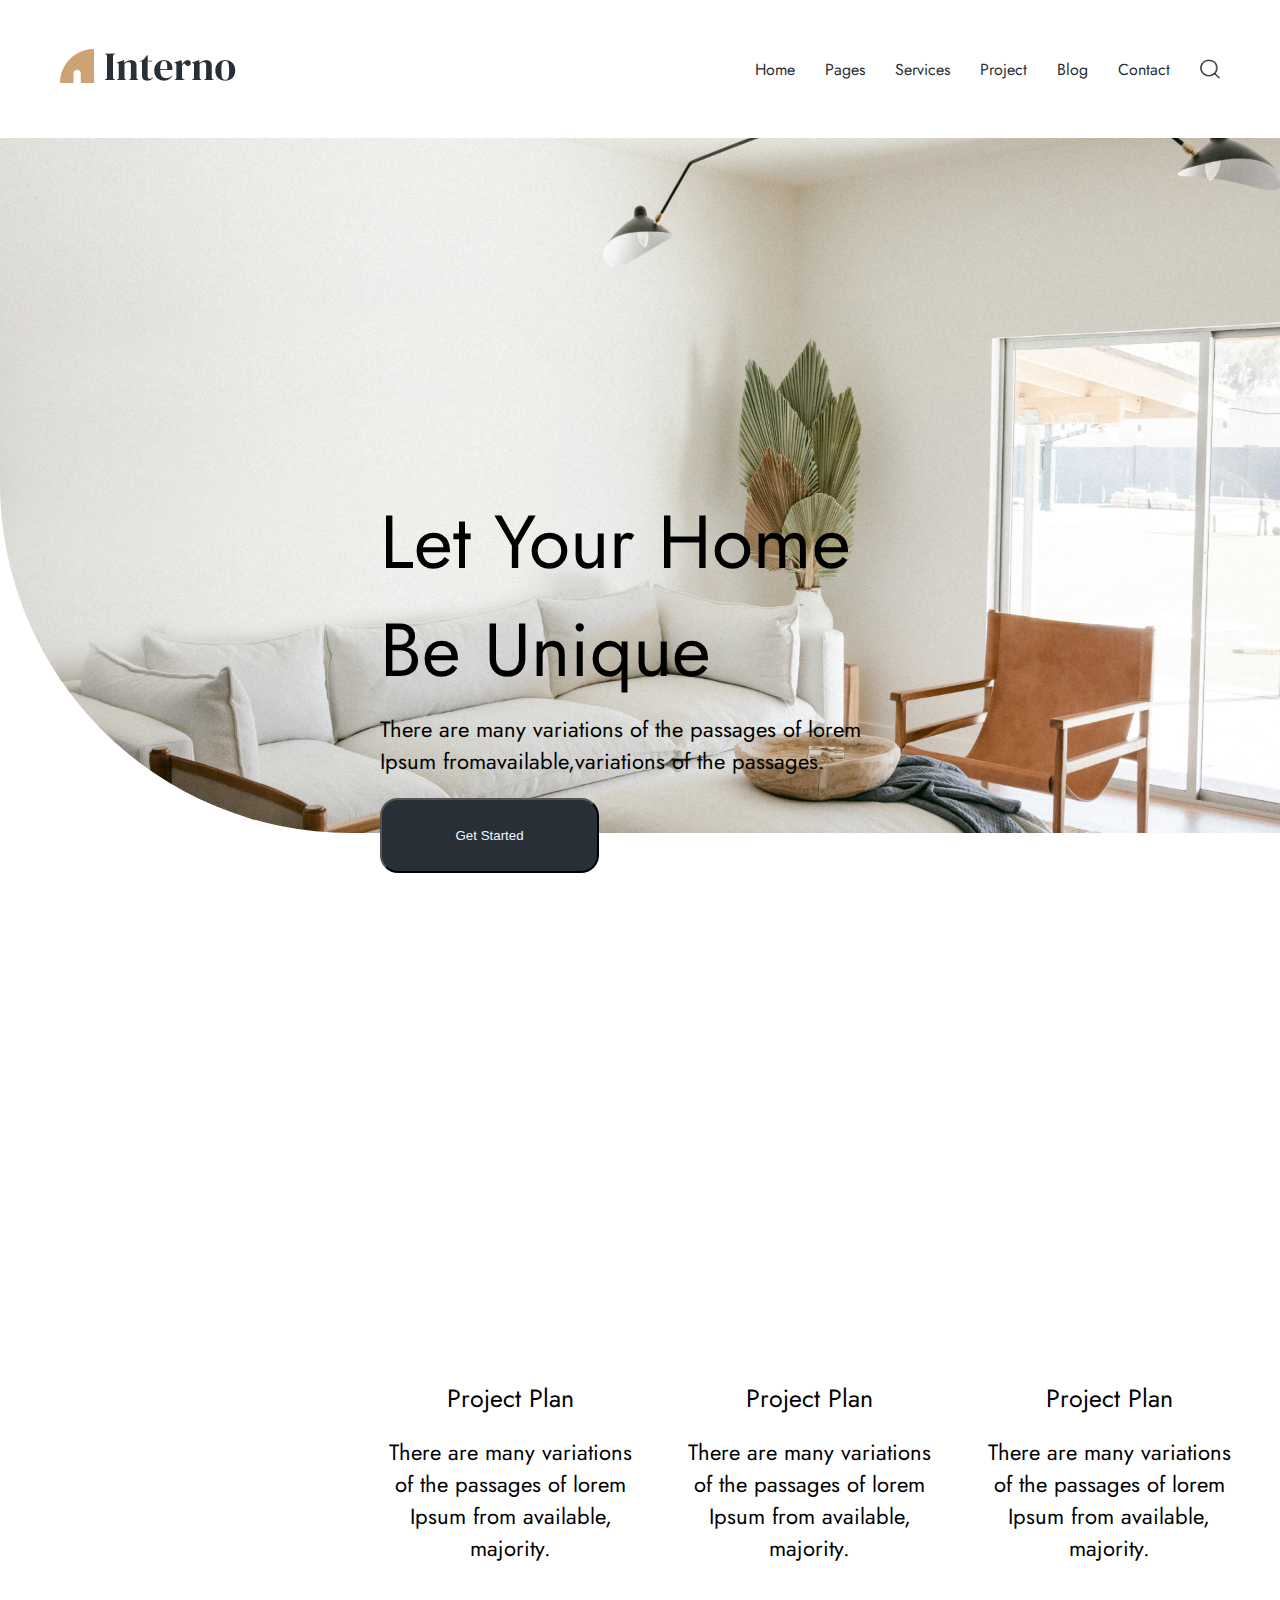
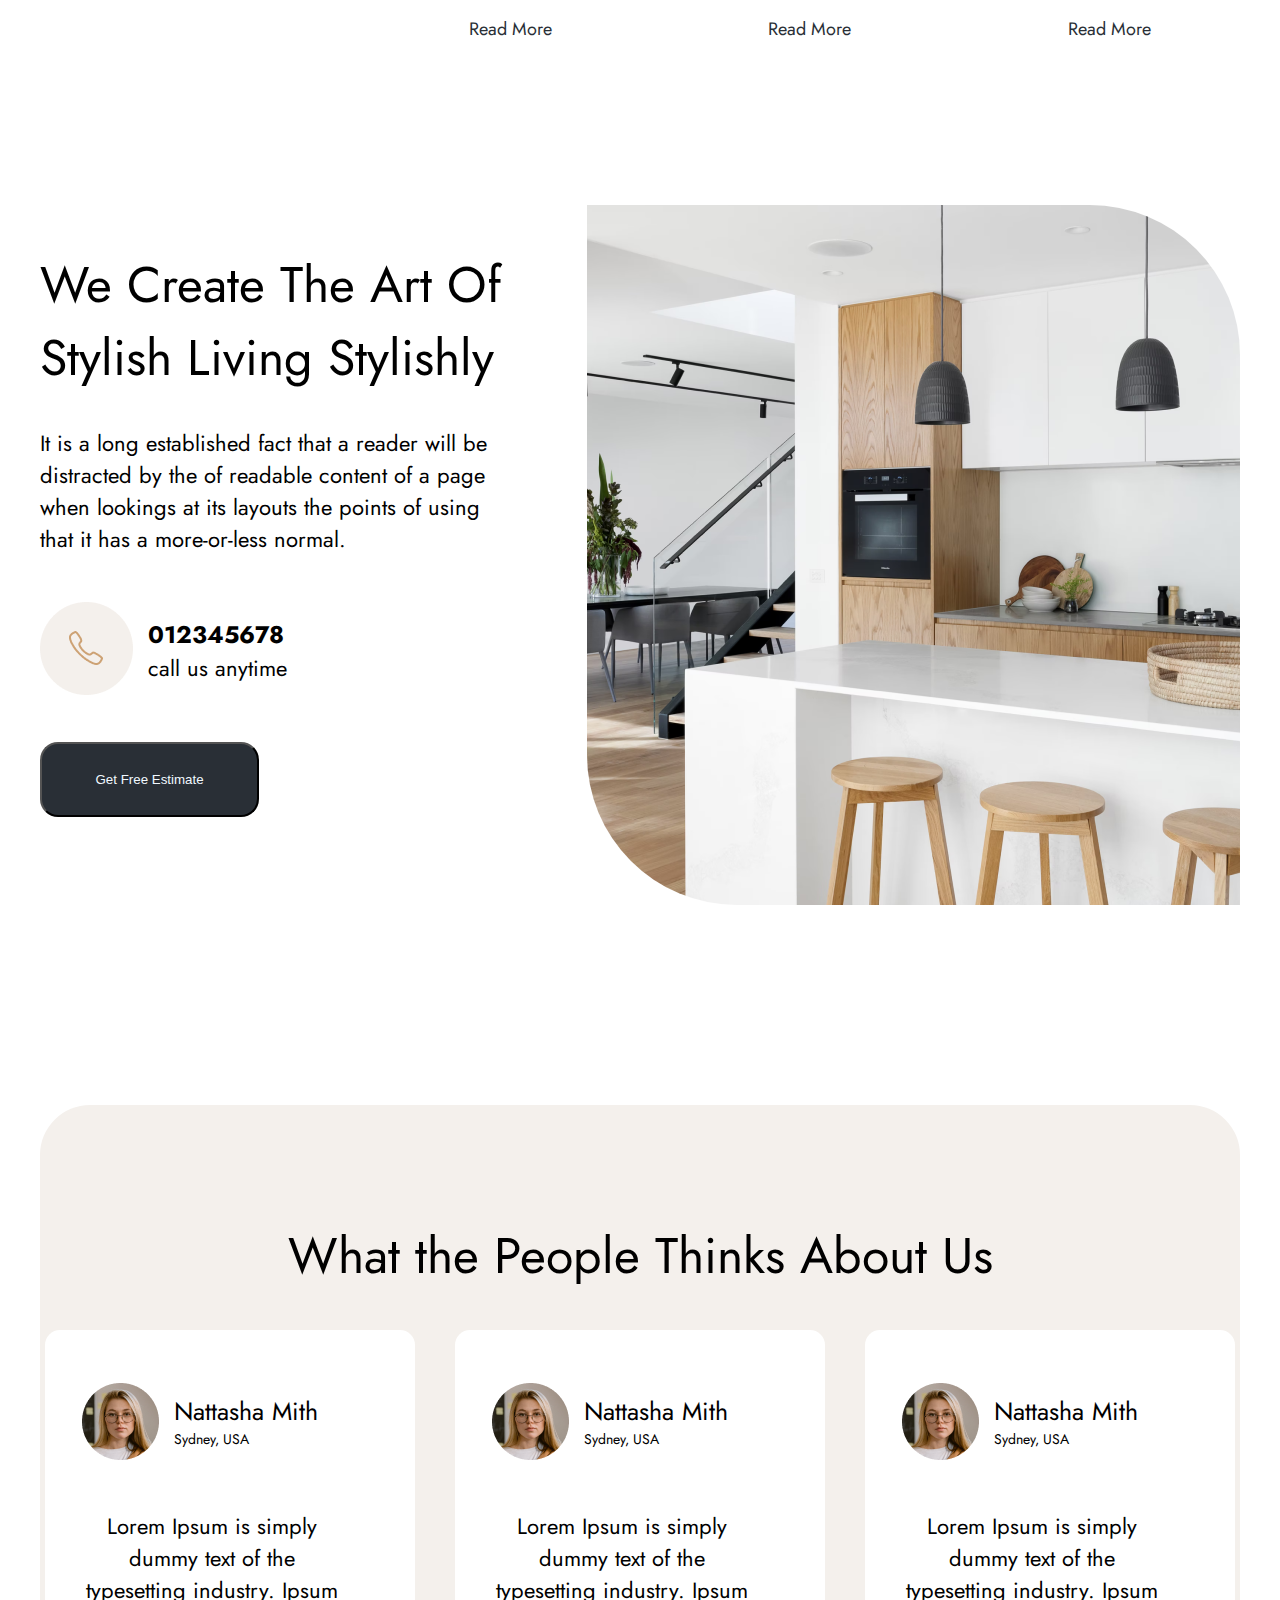
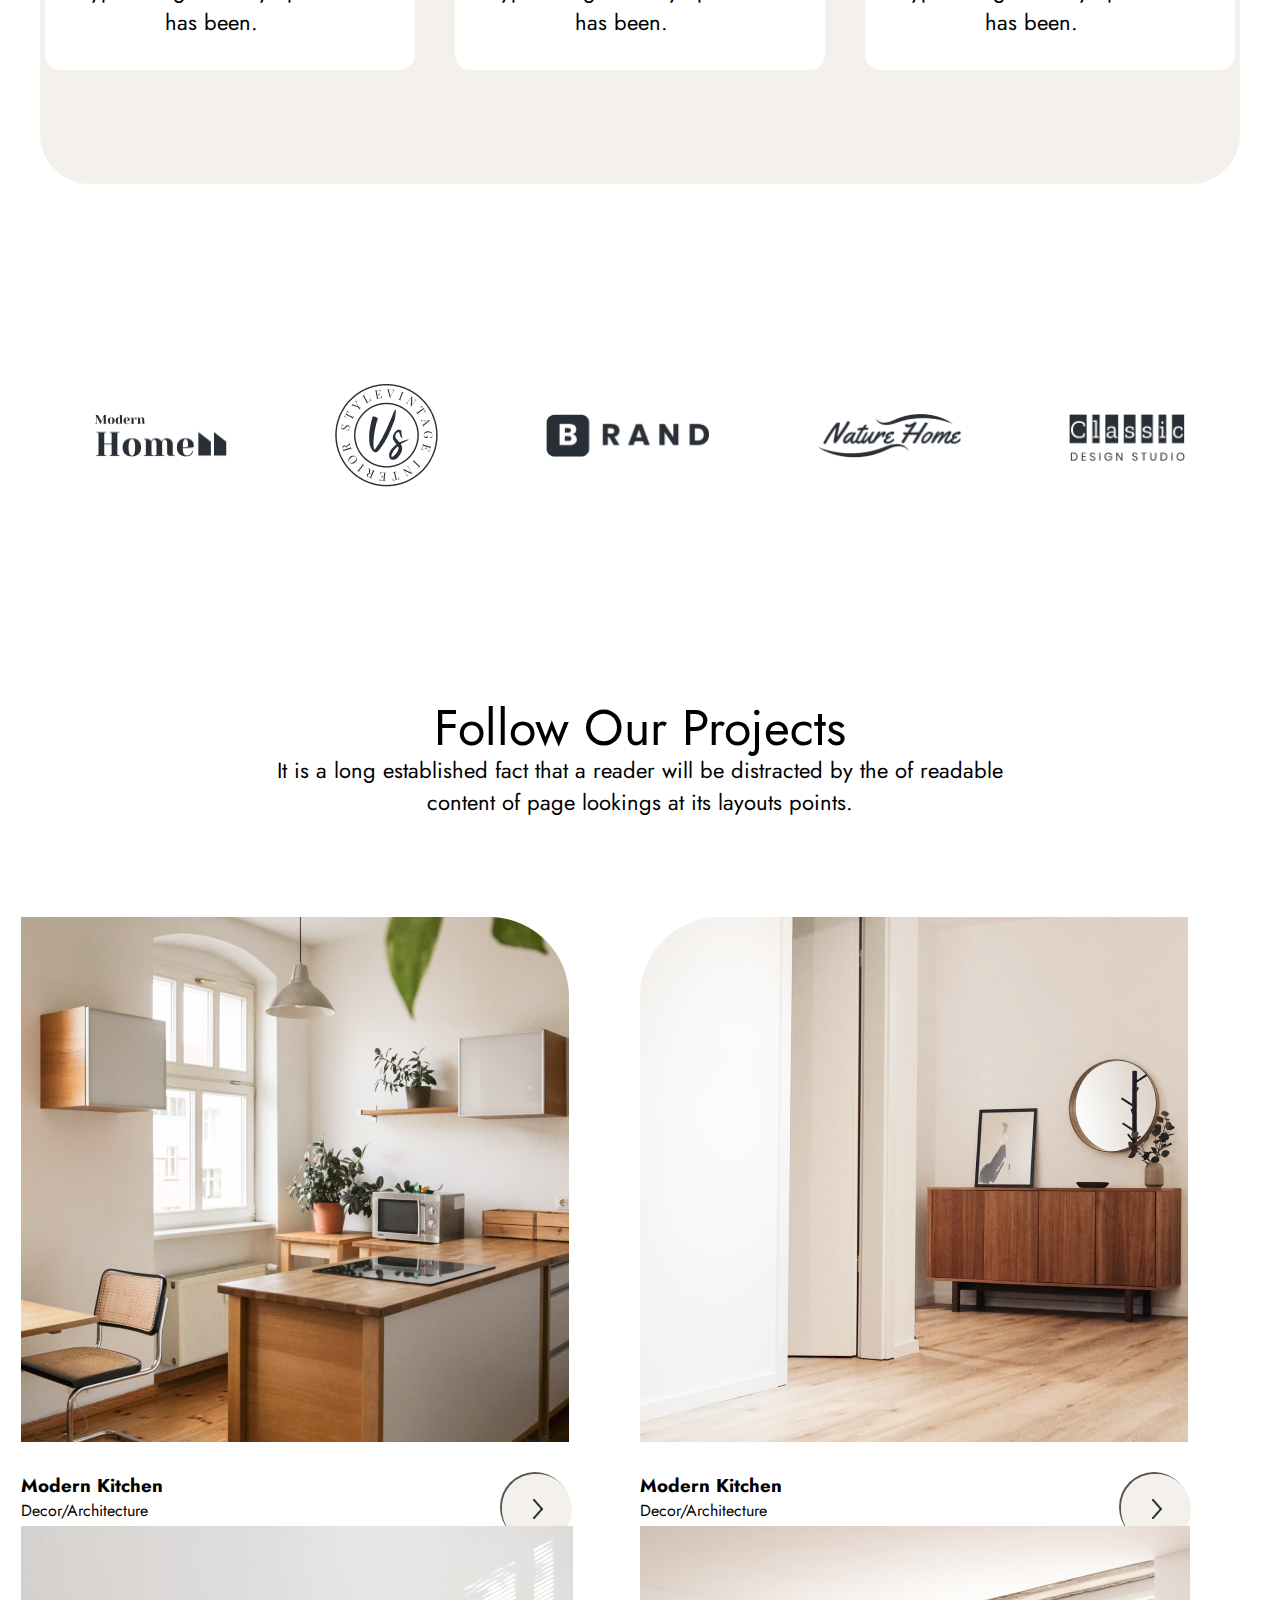
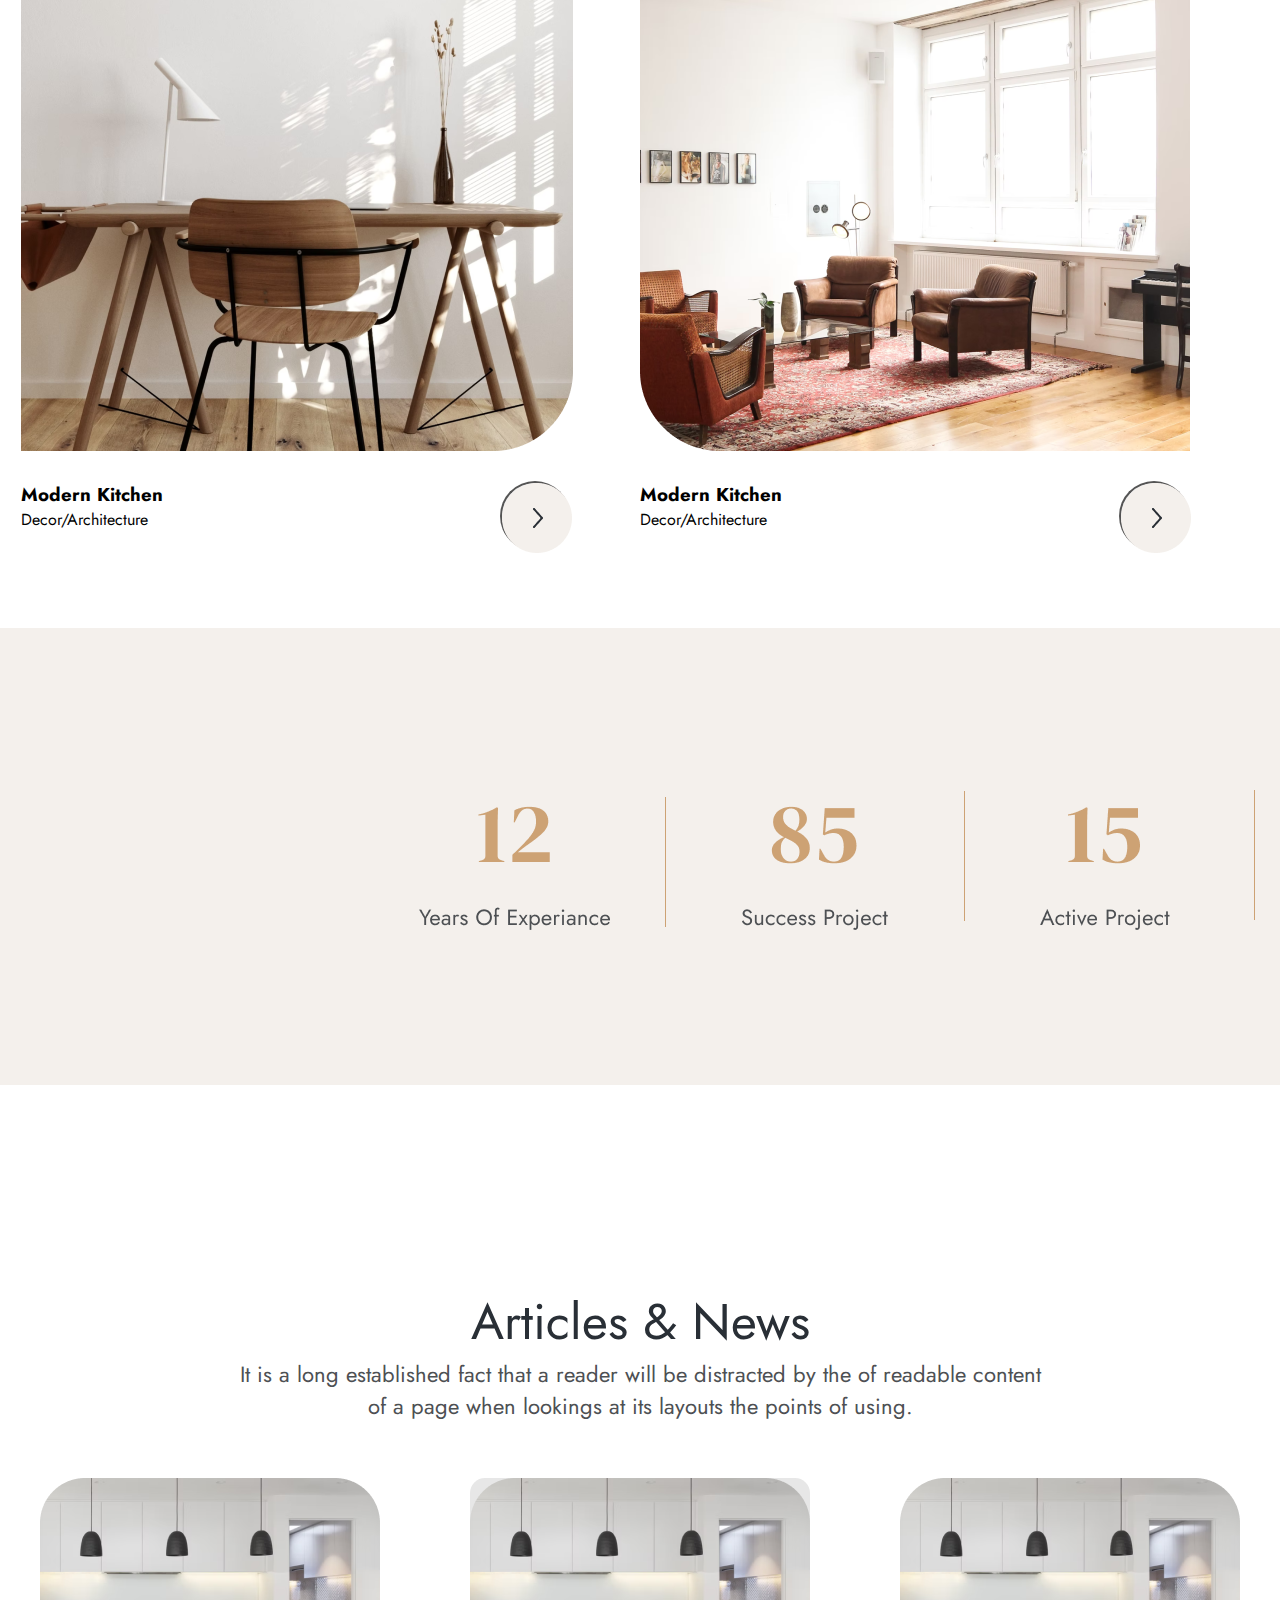
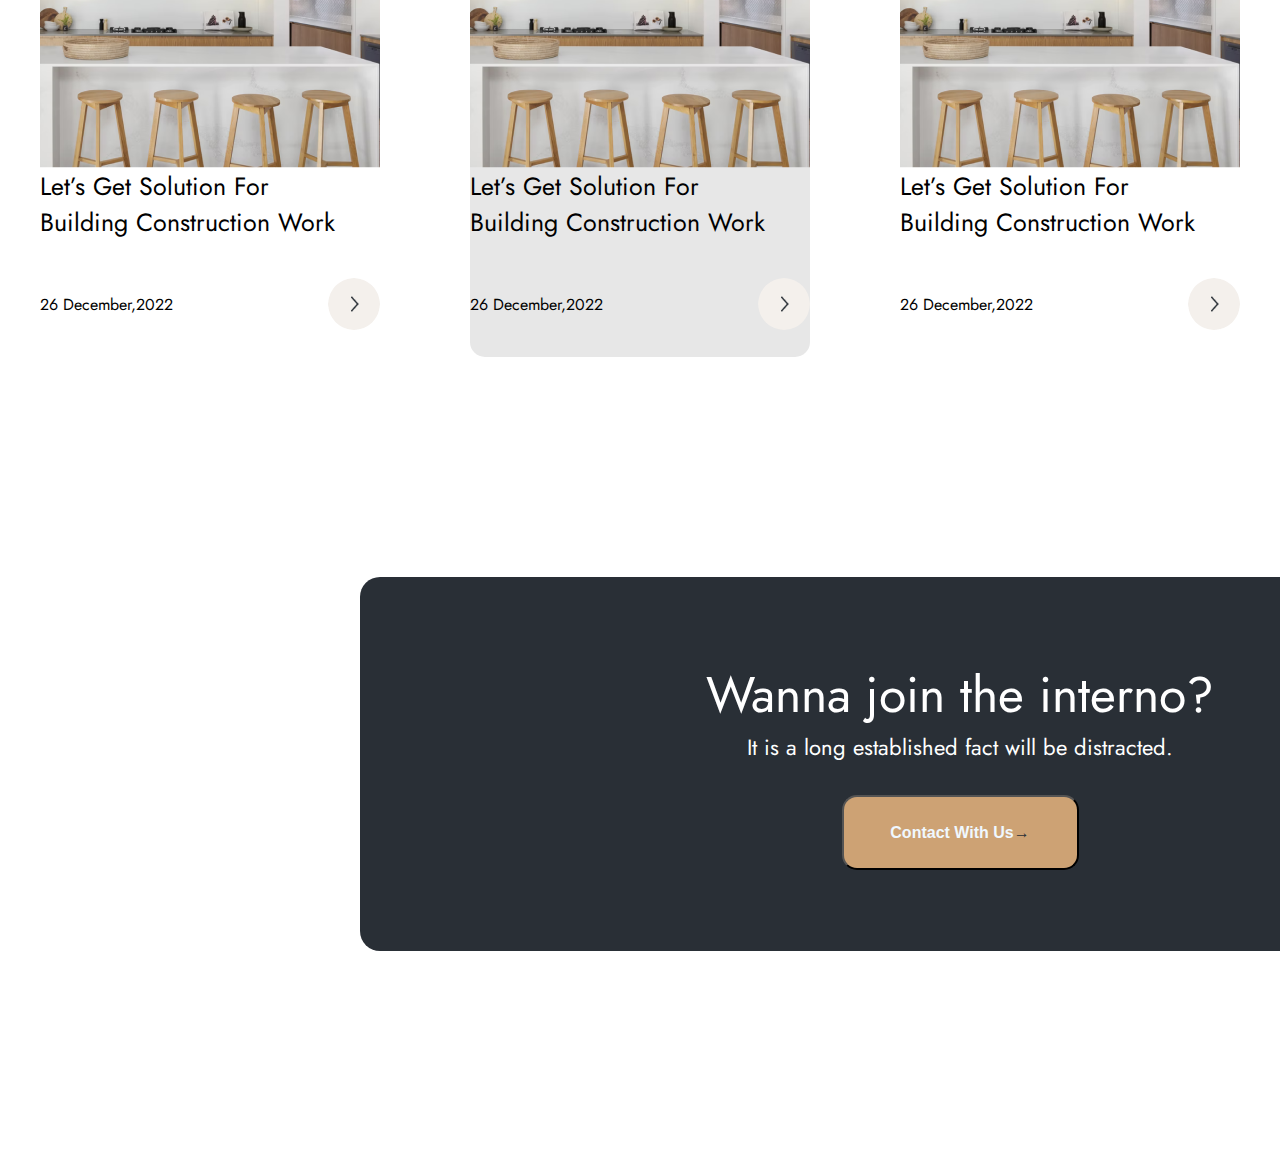
==== commit 2ab3b9f4: "jkljlkj" ====
--- a/index.html
+++ b/index.html
@@ -237,10 +237,10 @@
             </div>
             <div class="blog-item-title">
               <h4 class="blog-h4">Let’s Get Solution For Building Construction Work</h4>
+            </div>
+            <div class="blog-subtitle">
               <p class="blog-p">26 December,2022 </p>
-            </div>
-            <div class="blog-knopka">
-              <button class="blog-knopka"><img src="img/_.png" alt="s" class="blog-knopka"></button>
+              <img src="img/_.png" alt="s" class="blog-knopka">
             </div>
           </div>
           <div class="kartinka2">
@@ -249,10 +249,10 @@
             </div>
             <div class="blog-item-title">
               <h4 class="blog-h4">Let’s Get Solution For Building Construction Work</h4>
+            </div>
+            <div class="blog-subtitle">
               <p class="blog-p">26 December,2022 </p>
-            </div>
-            <div class="blog-knopka">
-              <button class="blog-knopka"><img src="img/_.png" alt="s" class="blog-knopka"></button>
+              <img src="img/_.png" alt="s" class="blog-knopka">
             </div>
           </div>
           <div class="kartinka1">
@@ -261,13 +261,20 @@
             </div>
             <div class="blog-item-title">
               <h4 class="blog-h4">Let’s Get Solution For Building Construction Work</h4>
+            </div>
+            <div class="blog-subtitle">
               <p class="blog-p">26 December,2022 </p>
-            </div>
-            <div class="blog-knopka">
-              <button class="blog-knopka"><img src="img/_.png" alt="s" class="blog-knopka"></button>
-            </div>
-          </div>
-        </div>
+              <img src="img/_.png" alt="s" class="blog-knopka">
+            </div>
+          </div>
+        </div>
+      </div>
+    </div>
+    <div class="join">
+      <div class="join-wrapper">
+        <h1 class="join-h1">Wanna join the interno?</h1>
+        <h3 class="join-h3">It is a long established fact will be distracted.</h3>
+        <button class="join-but">Contact With Us <p class="p-but"> →</p></button>
       </div>
     </div>
   </main>
--- a/style.css
+++ b/style.css
@@ -510,12 +510,10 @@
   margin-left: 419px;
 }
 
-.blog{
-  width: 1200px;
-  height: 714px;
-}
+
 
 .blog-title{
+  margin-bottom: 52px;
   width: 811px;
   height: 141px;
   text-align:center;
@@ -539,15 +537,6 @@
   border-radius:50%;
 }
 
-.kartinka1{
-  width: 340px;
-  height: 479px;
-}
-
-.blog-item-title{
-  width: 340px;
-}
-
 .prost{
   width: 340px;
   height: 290px;
@@ -566,4 +555,124 @@
   width: 223px;
   height: 33px;
   margin-top: 40px;
+}
+
+.blog-subtitle{
+  display:flex;
+  flex-direction: row;
+}
+
+.blog {
+  width: 1200px; 
+  margin: 0 auto; 
+  display: flex; 
+  flex-direction: column; 
+  align-items: center; 
+}
+
+.blog-wrapper {
+  margin-top: 200px;
+  width: 100%; 
+  display: flex; 
+  flex-direction: column; 
+  align-items: center; 
+}
+
+.kartinka2{
+  width: 340px;
+  height: 479px;
+  background-color: #e7e7e7;
+  border-radius:15px;
+}
+
+.blog-knopka{
+  margin-top: 30px;
+}
+
+.blog-item {
+  display: flex; 
+  flex-direction: row; 
+  align-items: stretch; 
+  justify-content: space-between; 
+  width: 100%; 
+  margin-bottom: 20px; 
+}
+
+.blog-item-title {
+  flex: 2;
+  display: flex; 
+  flex-direction: column; 
+  justify-content: space-between; 
+}
+
+.blog-subtitle {
+  display: flex; 
+  justify-content: space-between; 
+  align-items: center; 
+  margin-top: 10px;
+}
+
+.kartinka1 {
+  background-size: cover; 
+  background-position: center; 
+  border-radius: 15px; 
+}
+
+
+
+.join {
+  margin-left: 360px;
+  margin-bottom: 200px;
+  margin-top: 200px; 
+  width: 1200px;
+  height: 374px;
+  background-color: #292f36;
+  border-radius: 20px;
+  display: flex; 
+  justify-content: center;
+  align-items: center; 
+}
+
+.join-wrapper {
+  
+  width: 569px;
+  height: 214px;
+  display: flex; 
+  flex-direction: column; 
+  align-items: center; 
+  justify-content: center; 
+}
+
+.join-h1 {
+  font-weight: 400;
+  font-size: 50px;
+  color: #fff;
+  text-align: center;
+}
+
+.join-h3 {
+  font-weight: 400;
+  font-size: 22px;
+  color: #fff;
+  text-align: center;
+}
+
+.join-but {
+  margin-top: 32px;
+  width: 237px;
+  height: 75px;
+  background-color: #cda274;
+  color: aliceblue;
+  border-radius: 15px;
+  font-weight: 600;
+  font-size: 16px;
+  display: flex; 
+  justify-content: center; 
+  align-items: center; 
+}
+
+
+.p-but{
+  color:#292F36;
+  font-weight: 400;
 }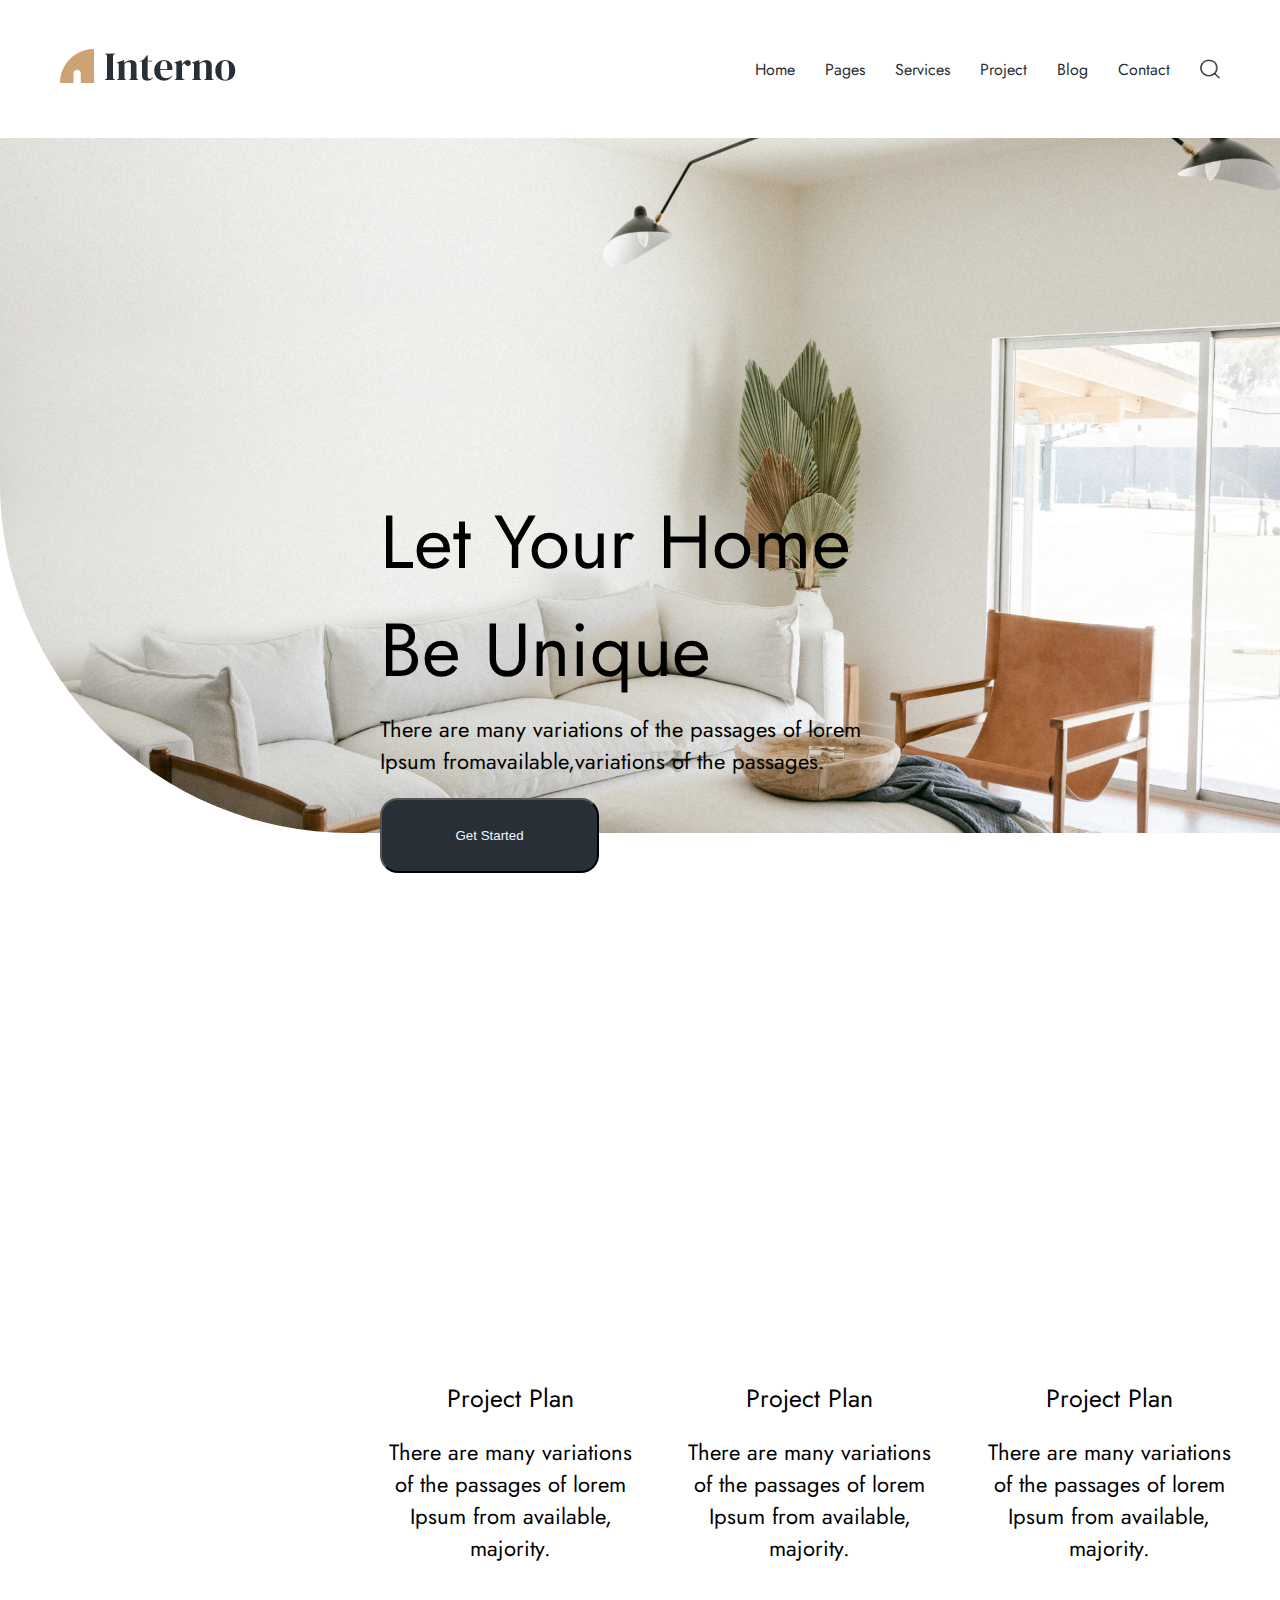
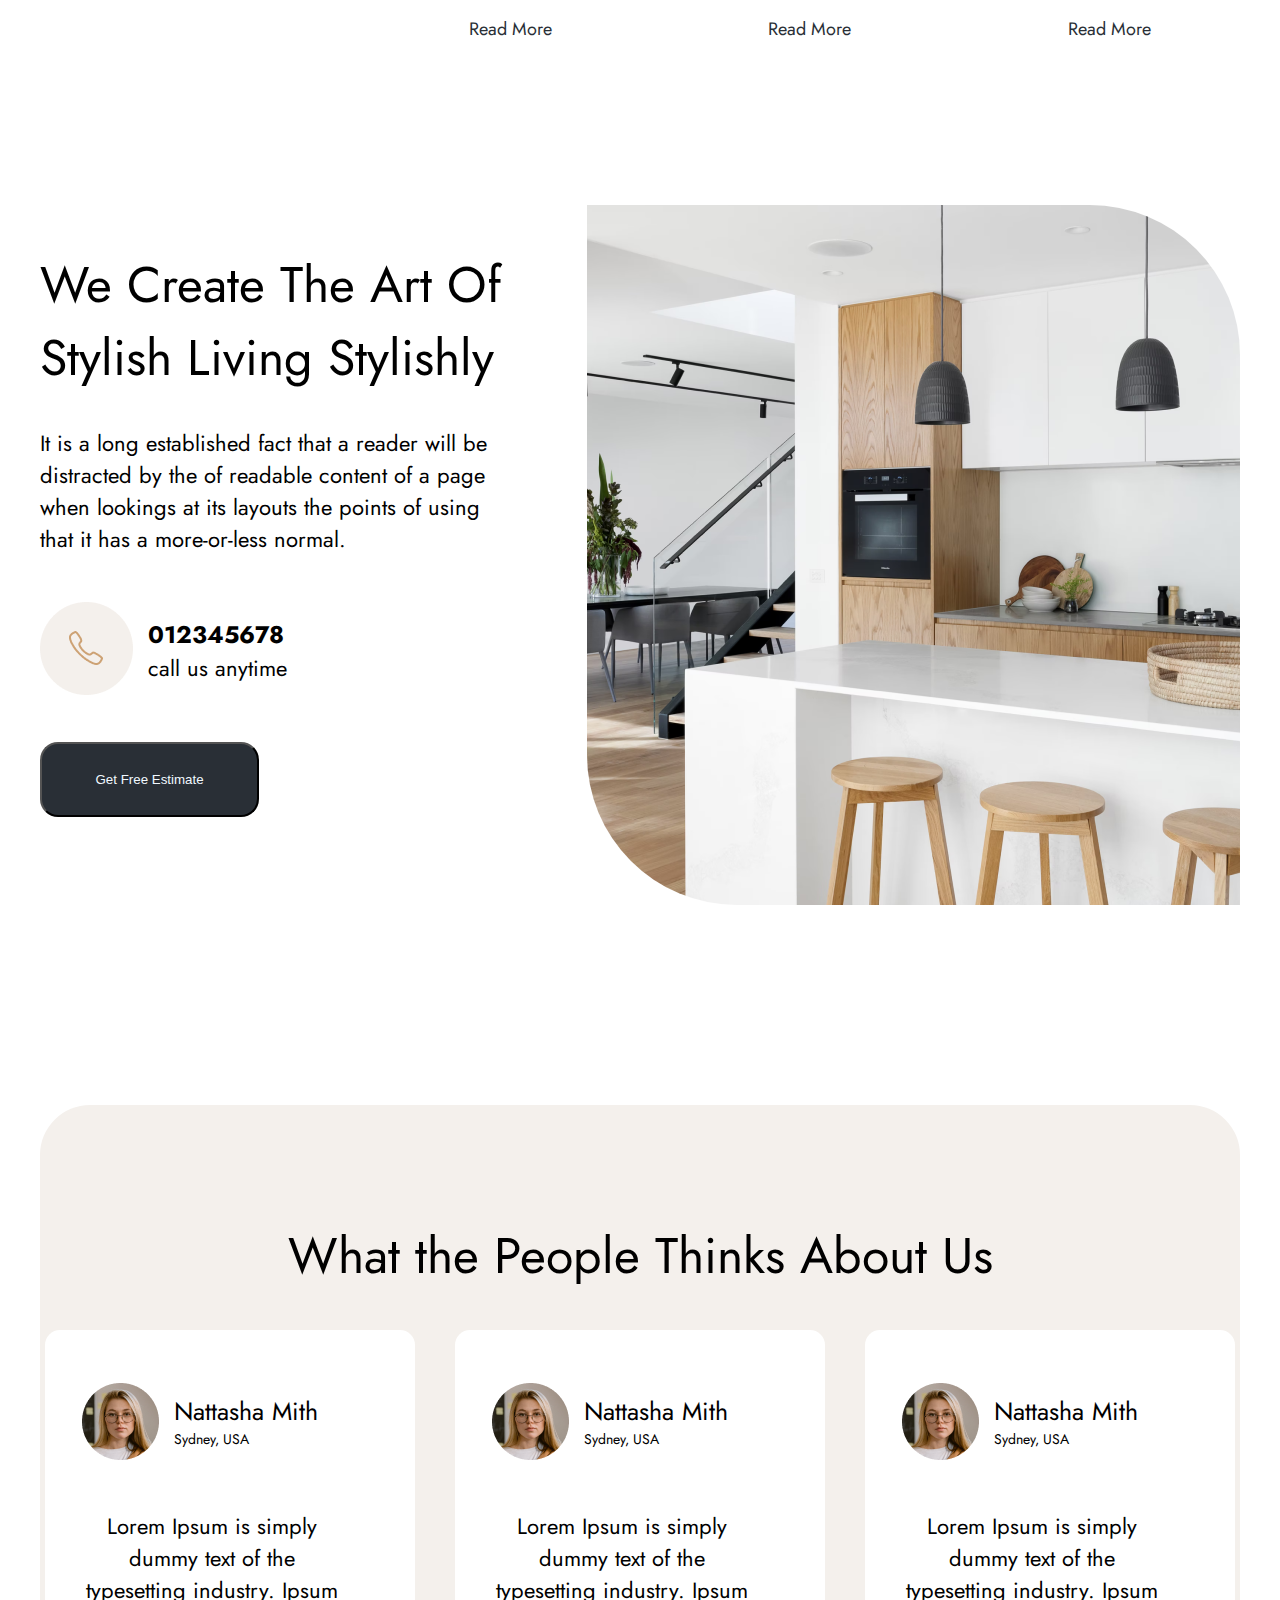
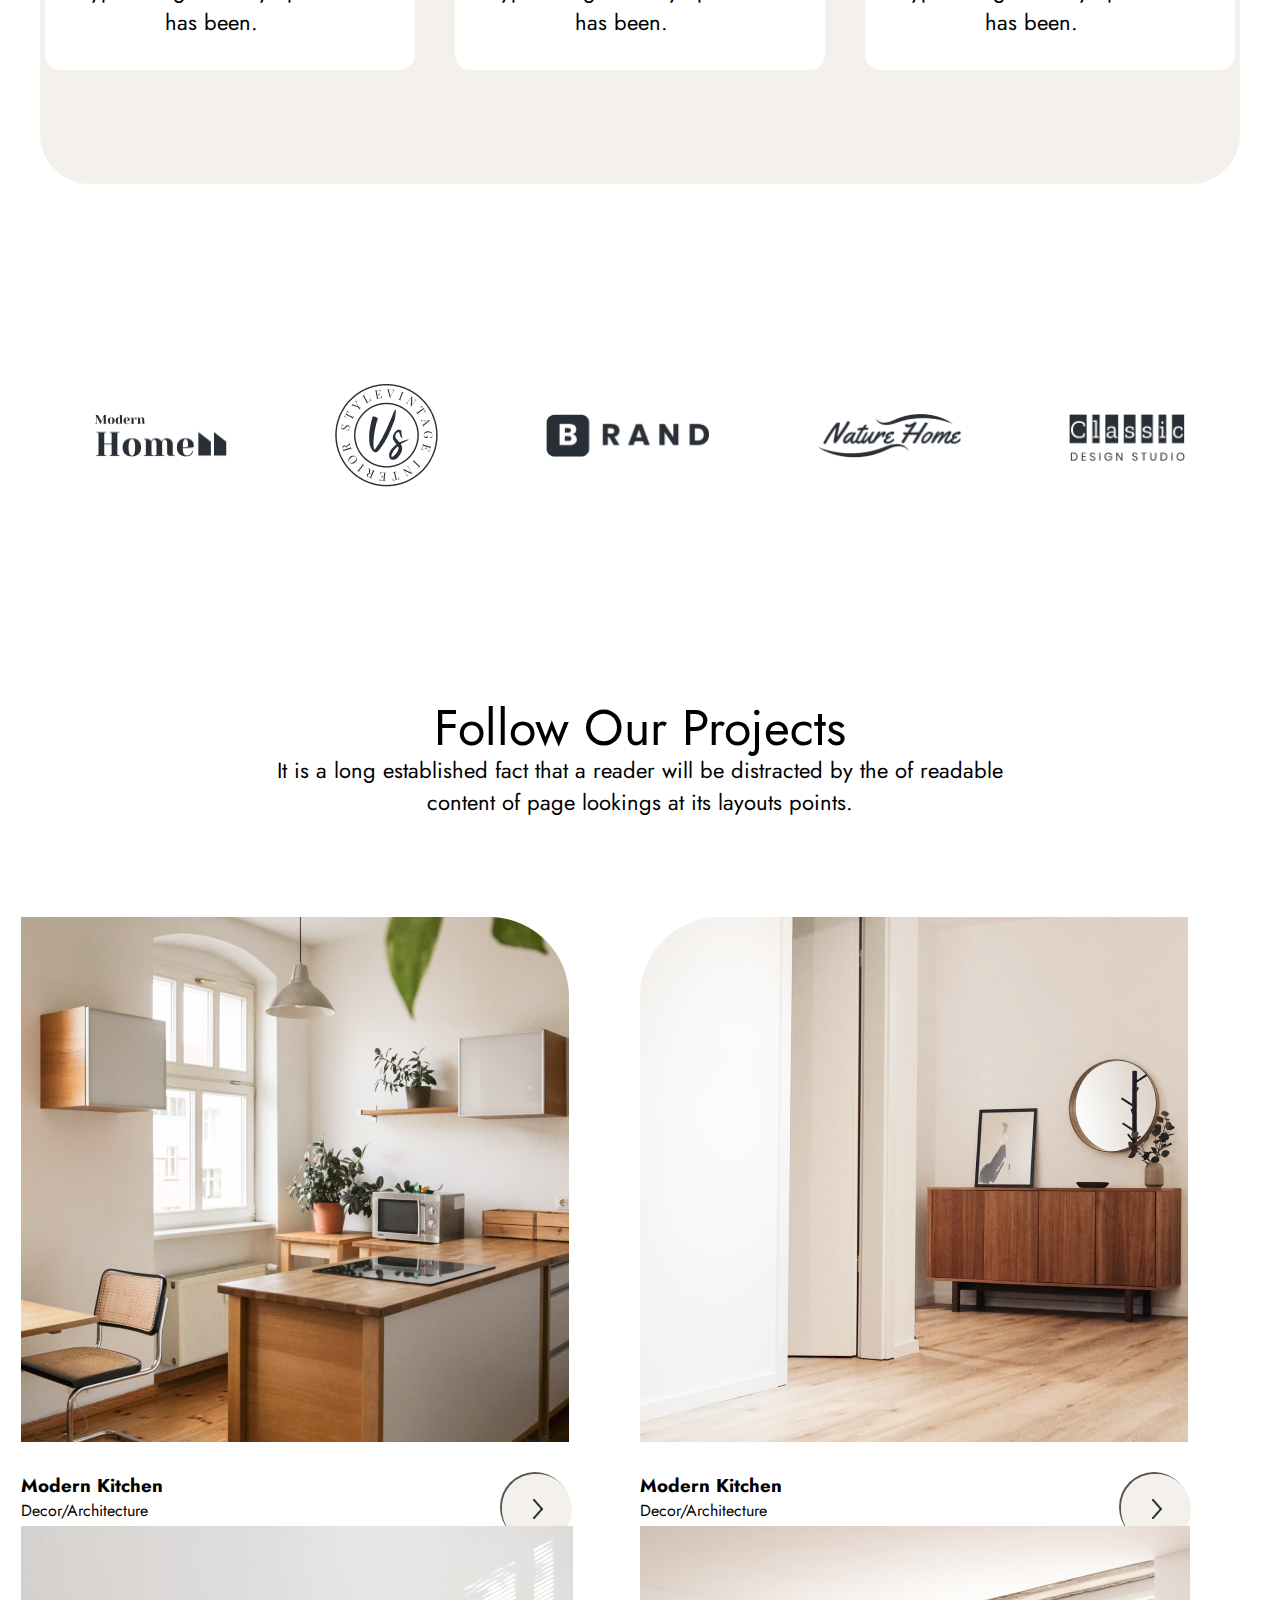
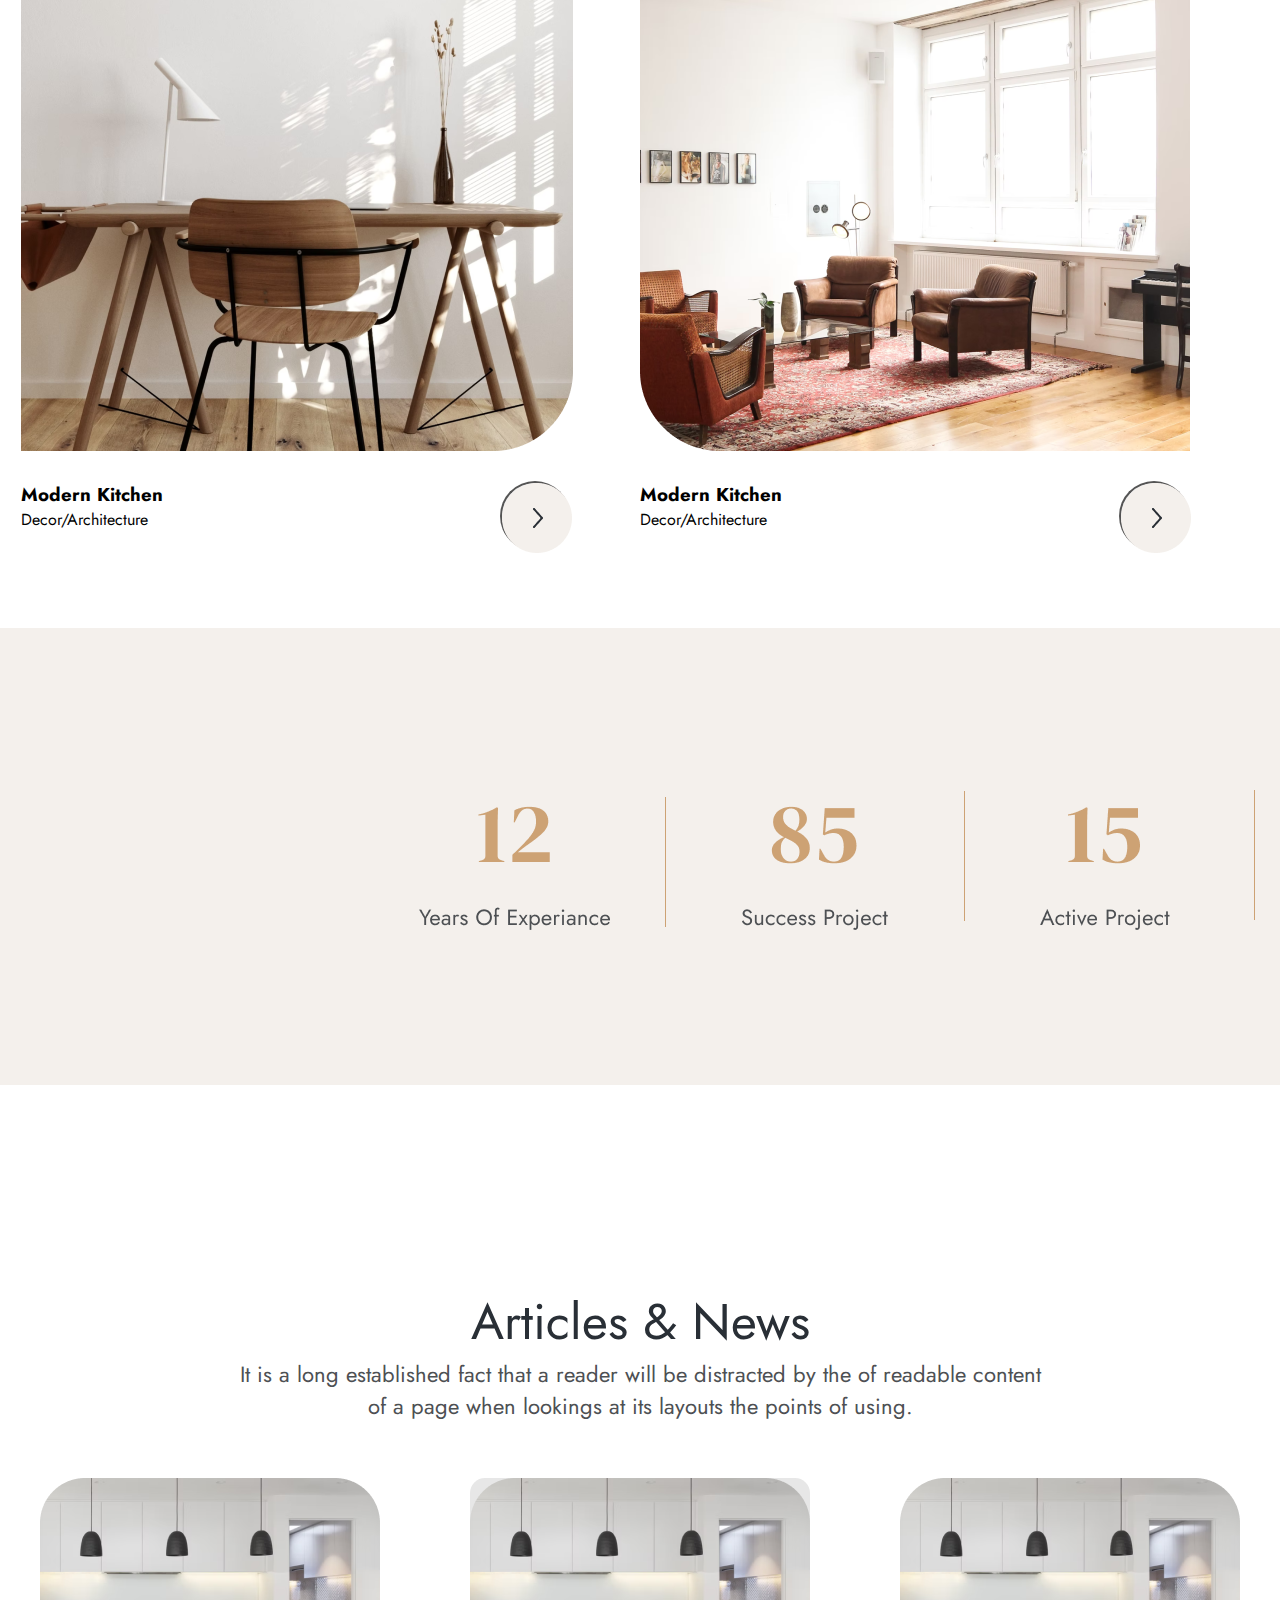
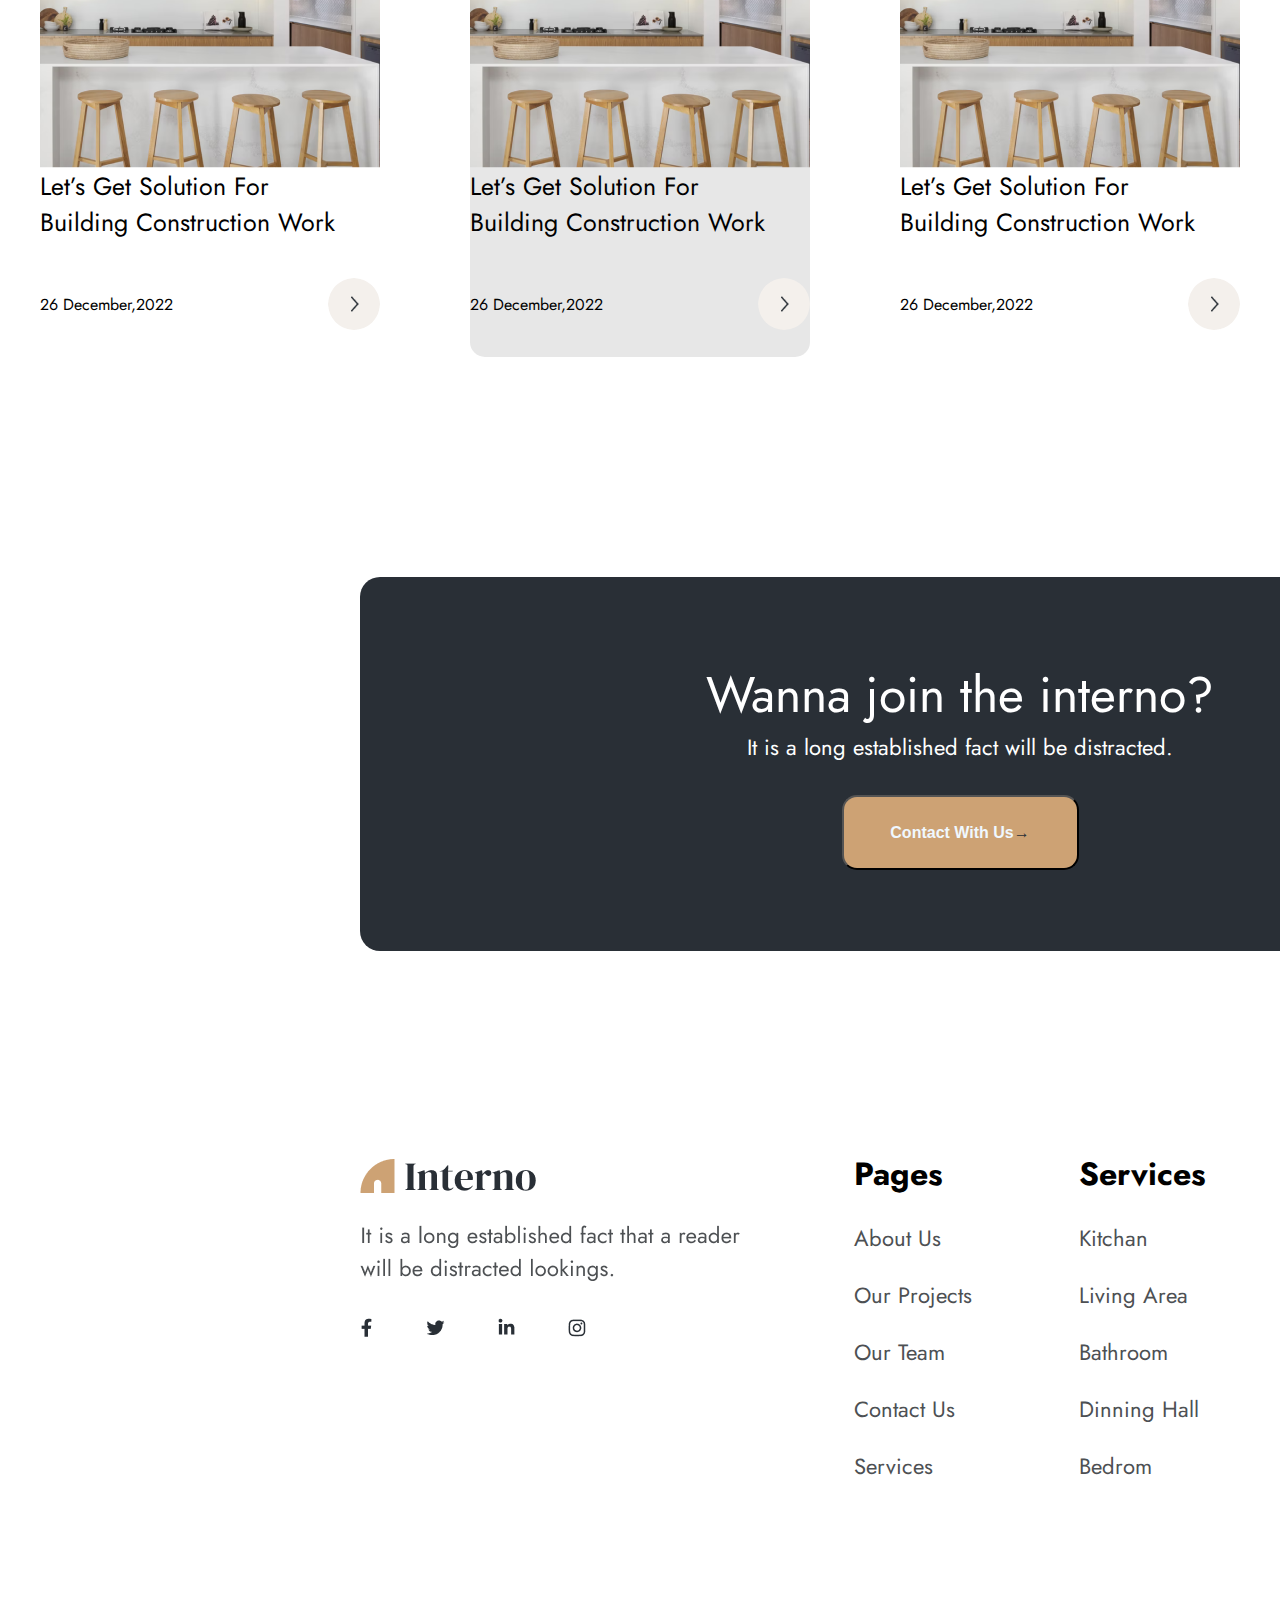
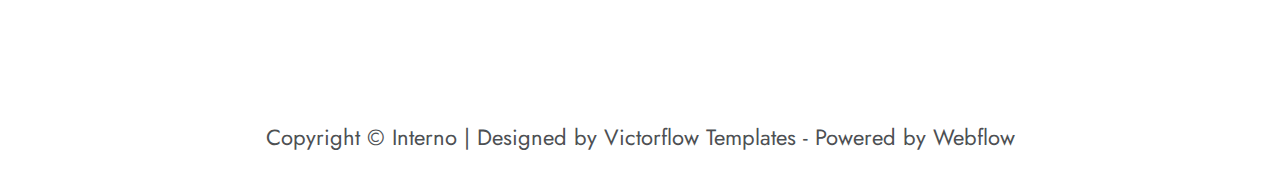
==== commit 6a7b4a98: "dasdas" ====
--- a/index.html
+++ b/index.html
@@ -8,7 +8,7 @@
   <link rel="preconnect" href="https://fonts.googleapis.com">
   <link rel="preconnect" href="https://fonts.gstatic.com" crossorigin>
   <link href="https://fonts.googleapis.com/css2?family=Jost:wght@100..900&display=swap" rel="stylesheet">
-  <link rel="stylesheet" href="style.css"> <!-- Убедитесь, что путь правильный -->
+  <link rel="stylesheet" href="style.css">
 </head>
 
 <body>
@@ -278,6 +278,38 @@
       </div>
     </div>
   </main>
+  <footer>
+    <div class="footer-wrapper">
+      <div class="interno">
+        <img src="img/Interno.png" alt="interno" class="interno-img">
+      </div>
+      <div class="pages">
+        <h1 class="h1-footer">Pages</h1>
+        <a href="about.html" class="footer-a">About Us</a>
+        <a href="#" class="footer-a">Our Projects</a>
+        <a href="#" class="footer-a">Our Team</a>
+        <a href="#" class="footer-a">Contact Us</a>
+        <a href="#" class="footer-a">Services</a>
+      </div>
+      <div class="pages">
+        <h1 class="h1-footer">Services</h1>
+        <a href="#" class="footer-a">Kitchan</a>
+        <a href="#" class="footer-a">Living Area</a>
+        <a href="#" class="footer-a">Bathroom</a>
+        <a href="#" class="footer-a">Dinning Hall</a>
+        <a href="#" class="footer-a">Bedrom</a>
+      </div>
+      <div class="connect">
+        <h1 class="h1-footer">Contact</h1>
+        <p class="footer-a">55 East Birchwood Ave. Brooklyn, New York 11201</p>
+        <p class="footer-a">contact@interno.com</p>
+        <p class="footer-a">(123) 456 - 7890</p>
+      </div>
+    </div>
+    <div class="footer-line">
+      <h2 class="footer-h2">Copyright © Interno | Designed by Victorflow Templates - Powered by Webflow</h2>
+    </div>
+  </footer>
 </body>
 
 </html>--- a/style.css
+++ b/style.css
@@ -675,4 +675,135 @@
 .p-but{
   color:#292F36;
   font-weight: 400;
+}
+
+.footer-wrapper{
+  margin-left: 360px;
+  display:flex;
+  flex-direction:row;
+  width: 1200px;
+  height: 370px;
+}
+
+.pages{
+  margin-left: 101px;
+  display:flex;
+  flex-direction:column;
+  width: 125px;
+  height: 370px;
+}
+
+.interno{
+  width: 393px;
+  height: 188px;
+}
+
+.footer-a{
+  margin-top: 25px;
+  color:#4D5053;
+  font-weight: 400;
+  font-size: 22px;
+  text-decoration: none;
+}
+
+.connect{
+  margin-left: 101px;
+  width: 258px;
+  height: 272px;
+}
+
+.footer-line{
+  width: 100%;
+  height: 73px;
+  text-align:center;
+  margin-top: 200px;
+}
+
+.footer-h2{
+  color:#4D5053;
+  font-weight: 400;
+  font-size: 22px;
+}
+
+.pattern-wrapper{
+  width: 751px;
+  height: 295px;
+}
+
+.pattern{
+  display:flex;
+  justify-content:center;
+  margin-top: 200px;
+  margin-left: 520px;
+  margin-bottom: 200px;
+  width: 875px;
+  height: 428px;
+  outline:25px solid #F4F0EC;
+  border-radius:25px;
+}
+
+.h1-pat{
+  margin-top: 67px;
+  text-align:center;
+  font-weight: 400;
+  font-size: 85px;
+}
+
+.h1-patt{
+  font-weight: 400;
+  font-size: 35px;
+  text-align:center;
+}
+
+.h3-patt{
+  font-weight: 400;
+  color:#4D5053;
+  font-size: 25px;
+  text-align:center;
+  margin-top: 34px;
+}
+
+.concept-wrapper{
+  margin-left: 360px;
+  display:flex;
+  flex-direction:row;
+  width: 1200px;
+  height: 377px;
+
+}
+
+.concept-title{
+  margin-right: 41px;
+  width: 500px;
+  height: 334px;
+}
+
+.concept-img{
+  width: 659px;
+  height: 377px;
+}
+
+.conc-h1{
+  font-weight: 400;
+  font-size: 50px;
+}
+
+.conc-p{
+  font-weight: 400;
+  font-size: 22px;
+  color:#4D5053;
+  margin-top: 23px;
+  width: 500px;
+  height: 132px;
+}
+
+.but-conc{
+  width: 220px;
+  height: 75px;
+  border-radius:15px;
+  background-color: #292f36;
+  color:aliceblue;
+  font-weight: 600;
+  font-size: 16px;
+  margin-top: 41px;
 }